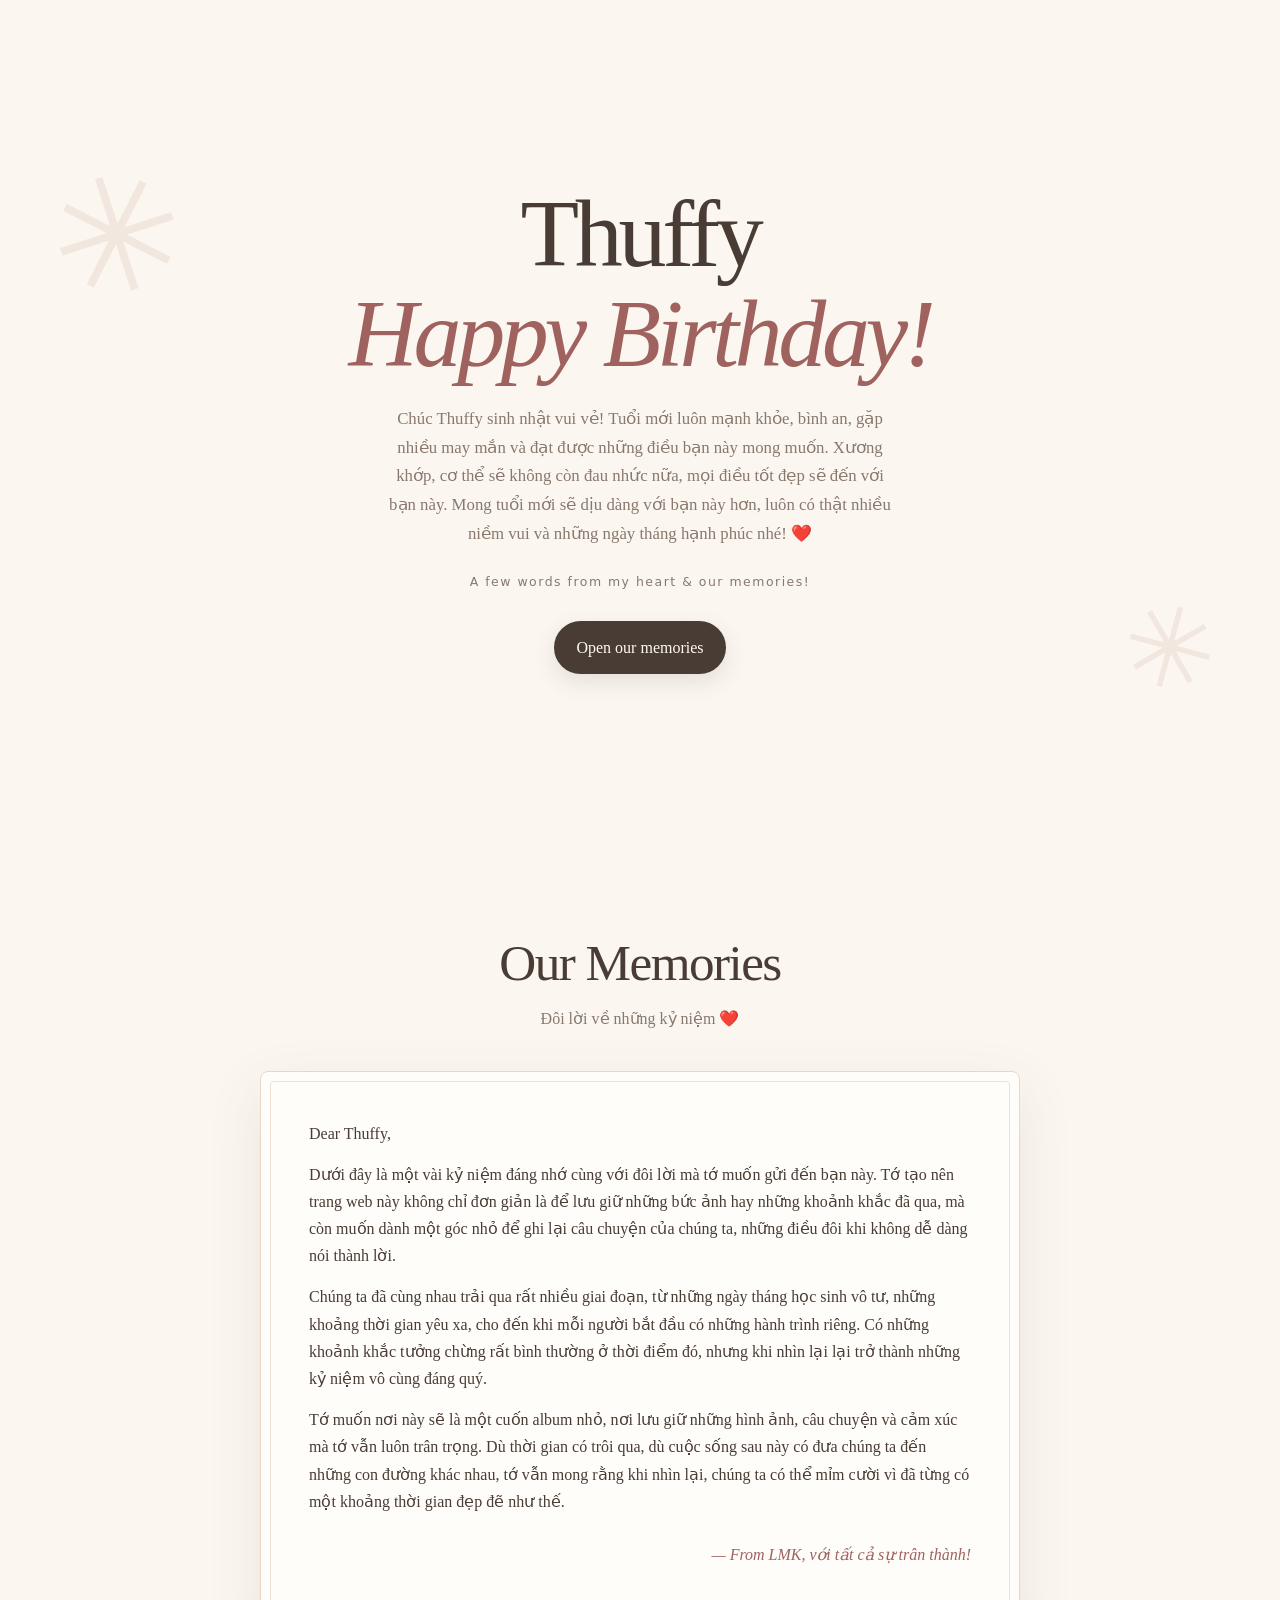
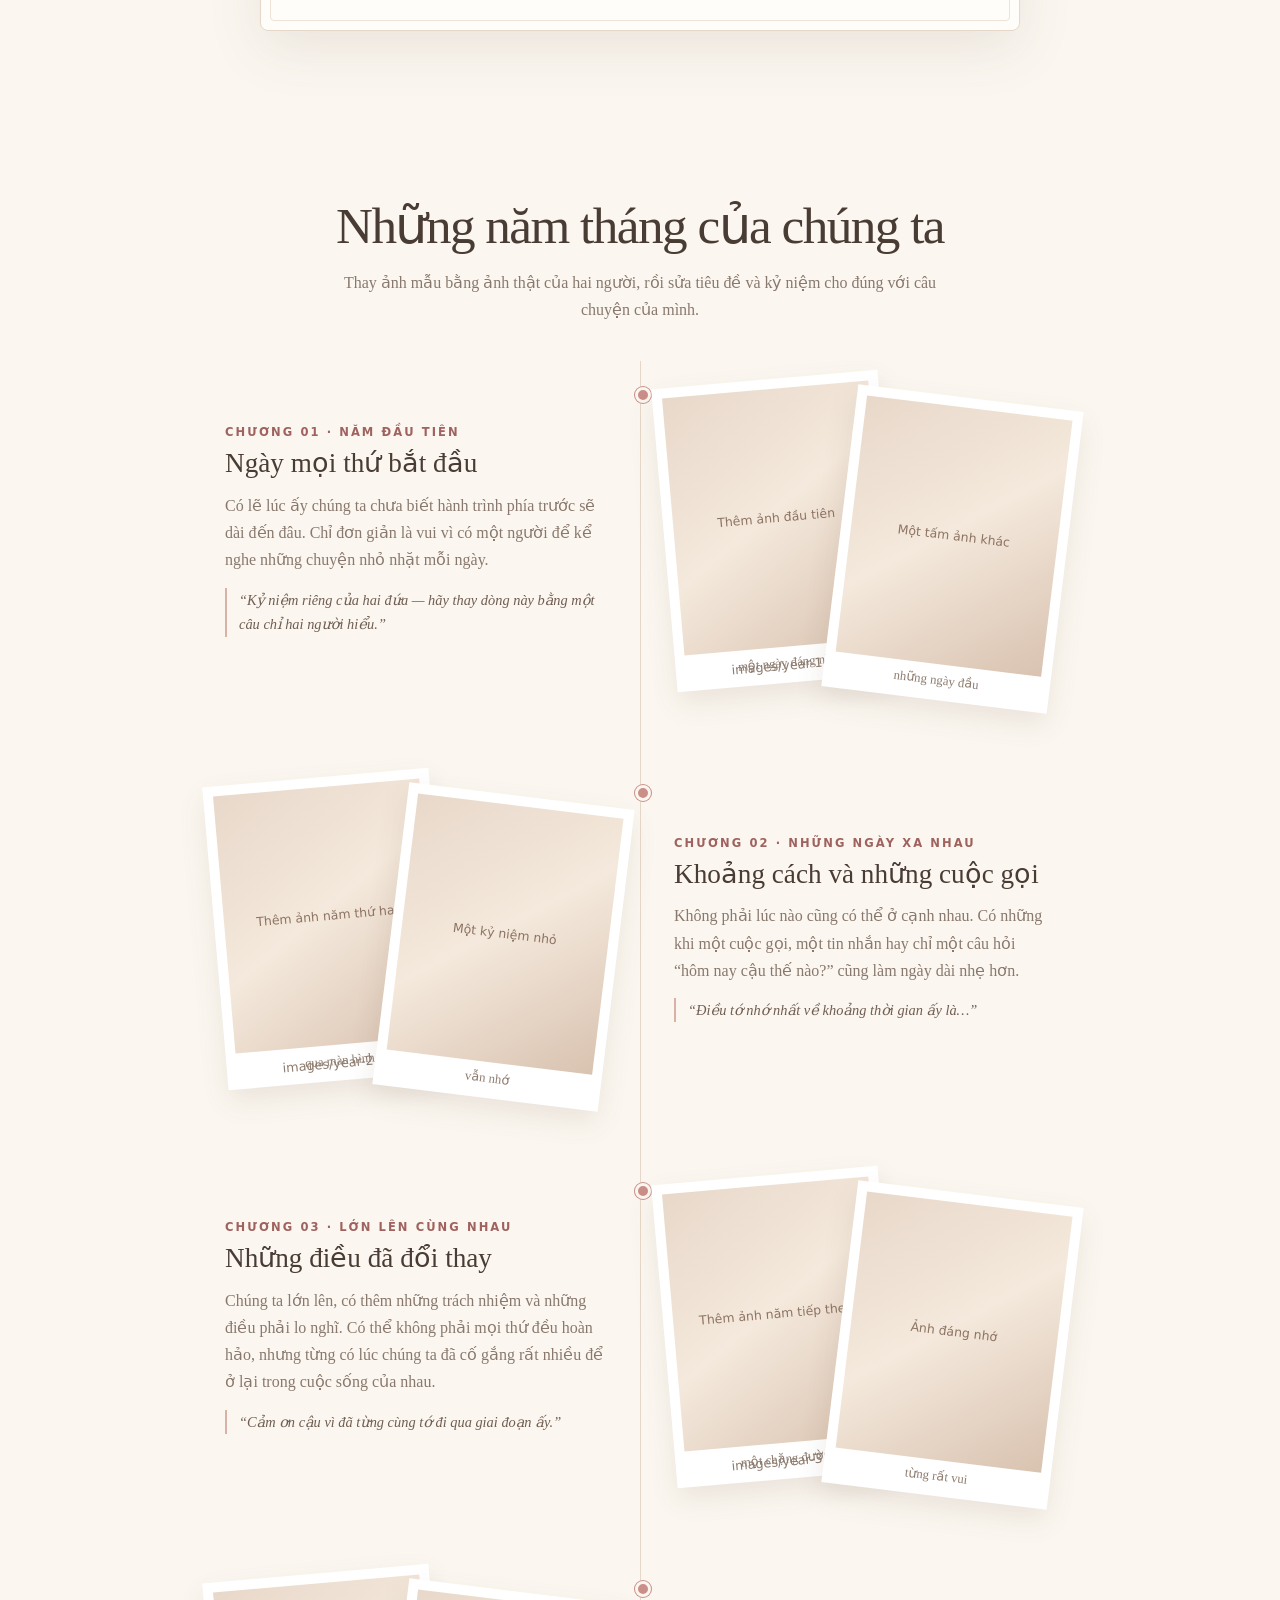
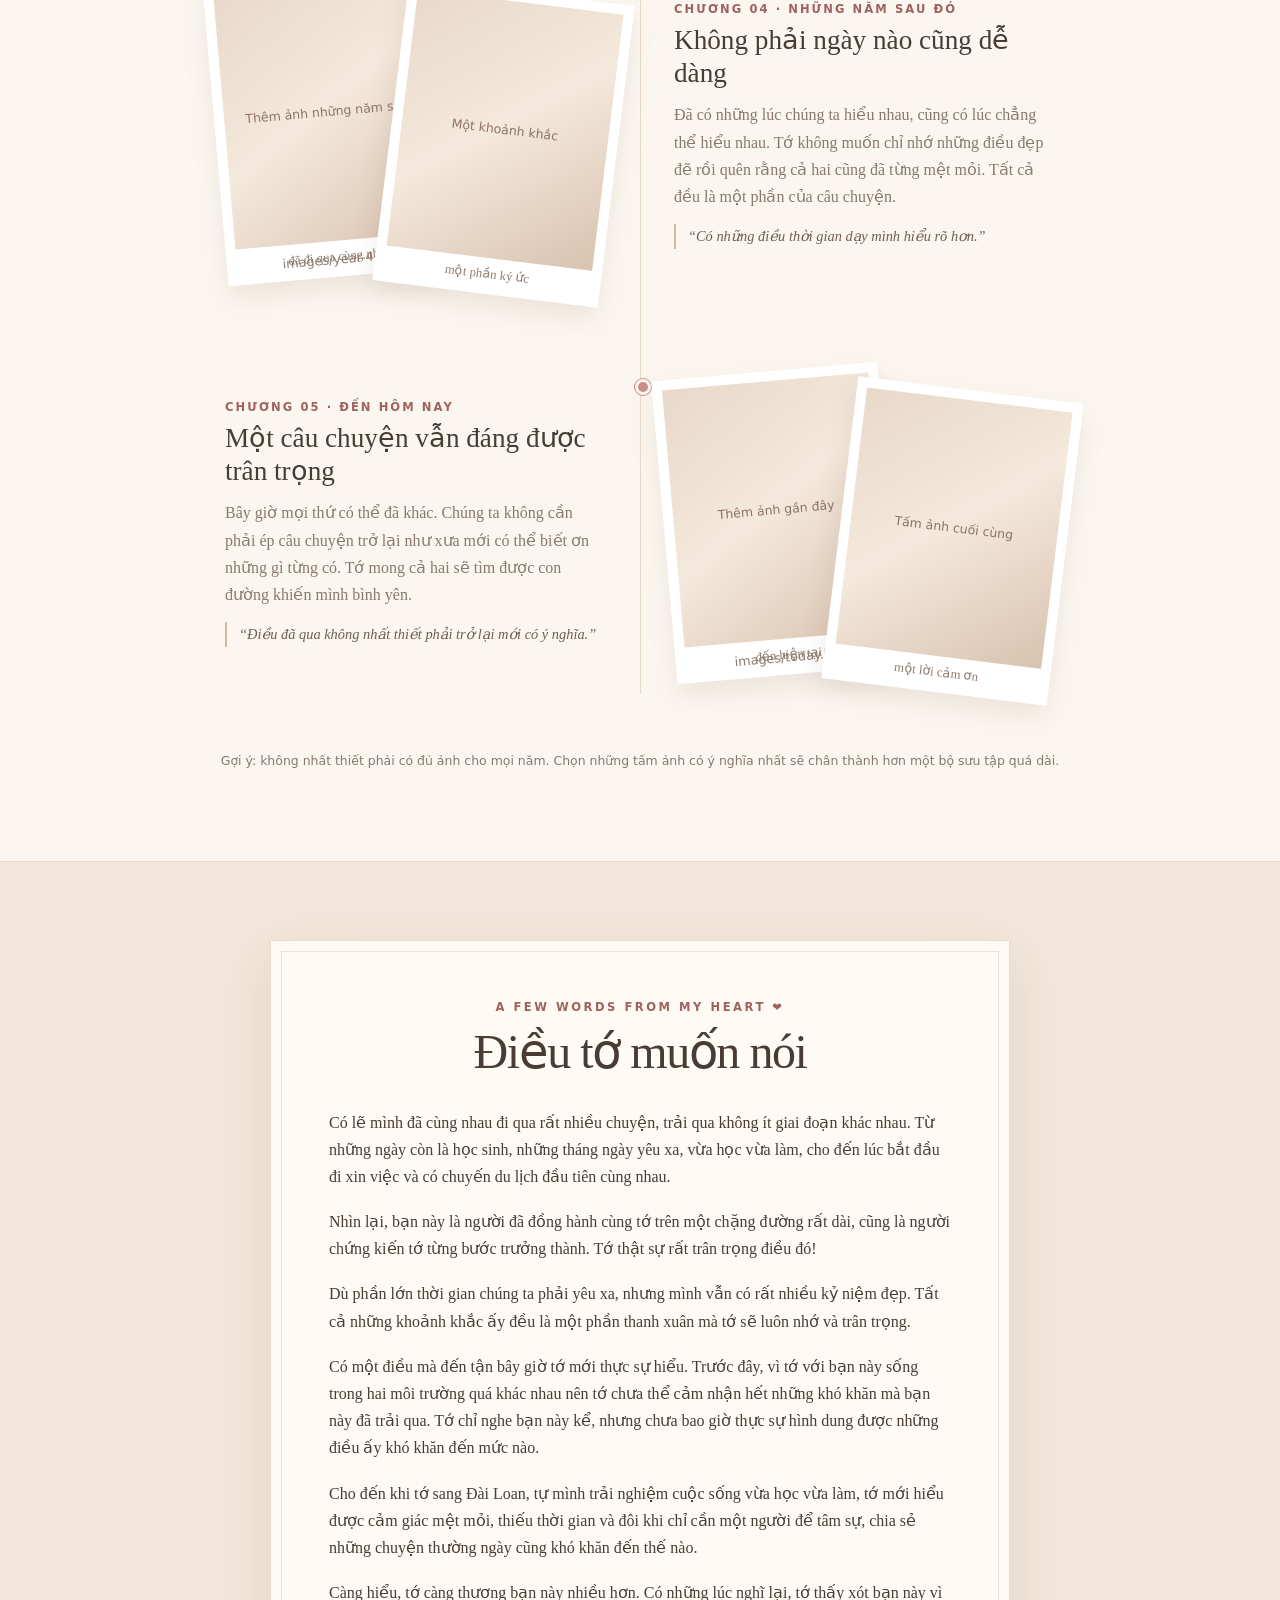
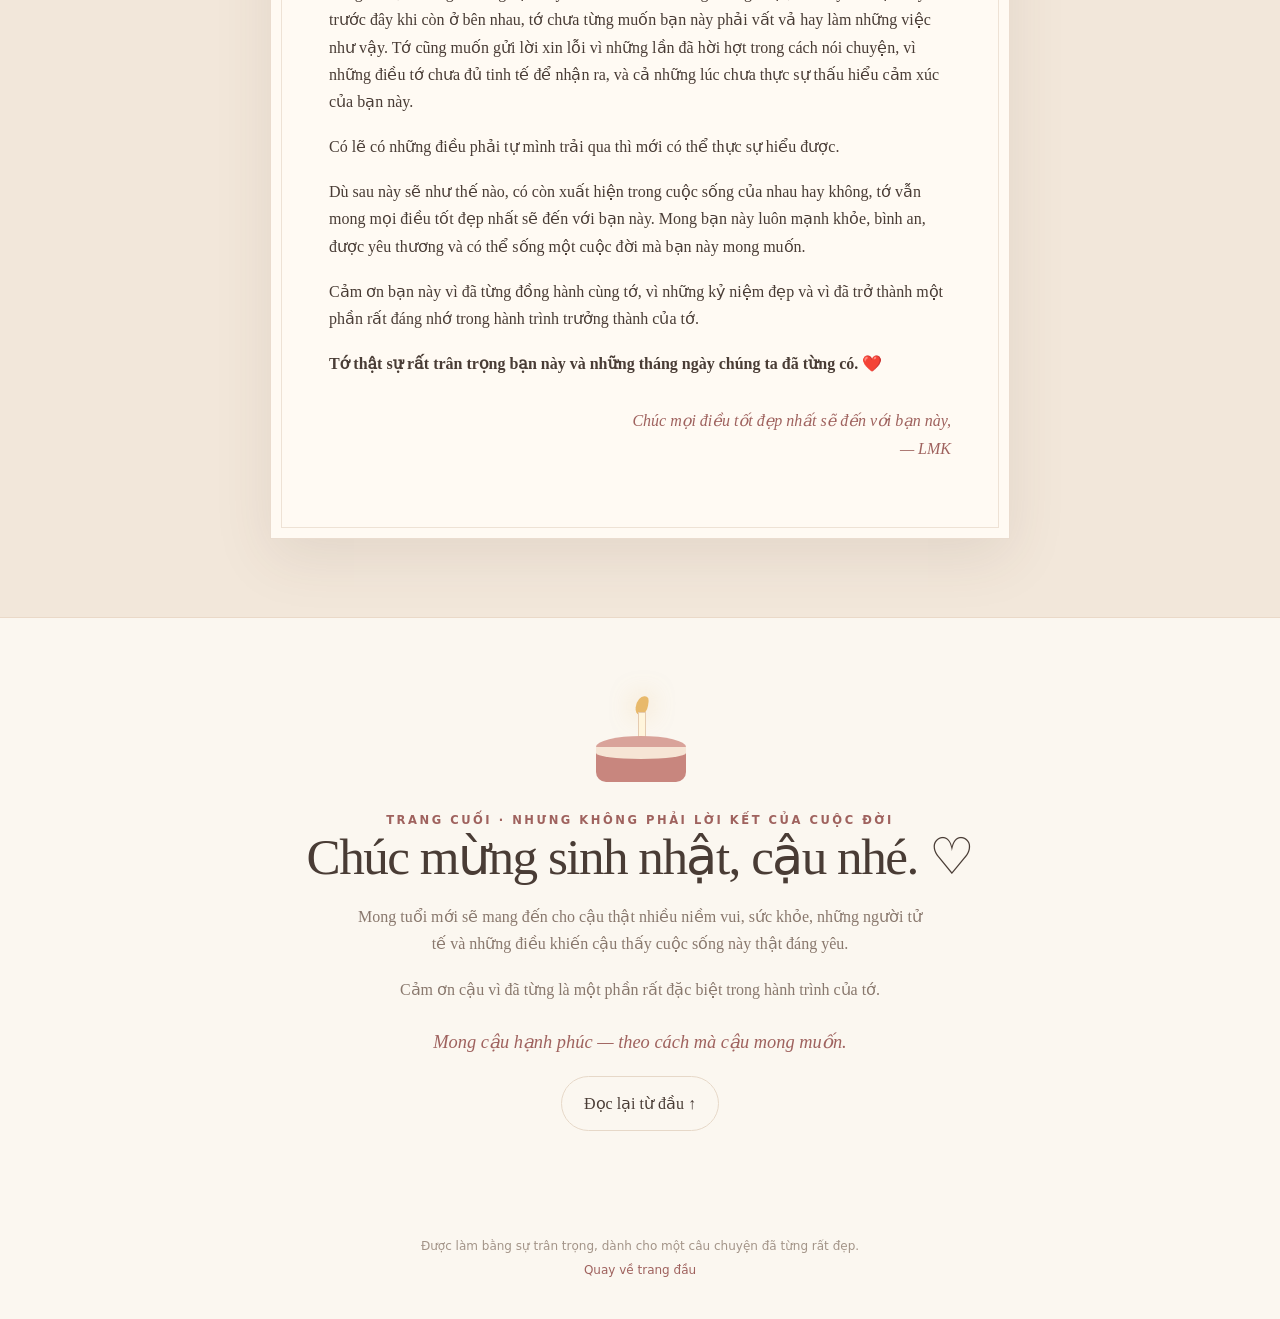
==== index.html @ 81c387df "first commit" ====
<!DOCTYPE html>
<html lang="vi">

<head>
  <meta charset="UTF-8" />
  <meta name="viewport" content="width=device-width, initial-scale=1.0" />
  <meta name="theme-color" content="#f6efe5" />
  <title>for-thuffy</title>
  <link rel="stylesheet" href="style.css" />

</head>

<body>
  <header class="hero" id="top">
    <div class="hero-inner fade visible">
      <div class="eyebrow"></div>
      <h1>Thuffy<br><em>Happy Birthday!</em></h1>
      <p>Chúc Thuffy sinh nhật vui vẻ! Tuổi mới luôn mạnh khỏe, bình an, gặp nhiều may mắn và đạt được những điều bạn
        này mong muốn. Xương khớp, cơ thể sẽ không còn đau nhức nữa, mọi điều tốt đẹp sẽ đến với bạn này. Mong tuổi mới
        sẽ dịu dàng với bạn này hơn, luôn có thật nhiều niềm vui và những ngày tháng hạnh phúc nhé! ❤️</p>
      <div class="date-line">A few words from my heart & our memories!</div>
      <button class="primary" onclick="document.querySelector('#beginning').scrollIntoView({behavior:'smooth'})">Open
        our memories</button>
      <!-- <div class="scroll-note">SCROLL CHẬM THÔI, MÌNH CÒN NHIỀU KỶ NIỆM</div> -->
    </div>
  </header>

  <main>
    <section id="beginning">
      <div class="wrap">
        <div class="section-head fade">
          <!-- <div class="eyebrow">First page</div> -->
          <h2>Our Memories</h2>
          <p>Đôi lời về những kỷ niệm ❤️</p>
        </div>
        <div class="intro-card fade">
          <p>Dear Thuffy,</p>
          <p>Dưới đây là một vài kỷ niệm đáng nhớ cùng với đôi lời mà tớ muốn gửi đến bạn này. Tớ tạo nên trang web này
            không chỉ đơn giản là để lưu giữ những bức ảnh hay những khoảnh khắc đã qua, mà còn muốn dành một góc nhỏ để
            ghi lại câu chuyện của chúng ta, những điều đôi khi không dễ dàng nói thành lời.</p>
          <p>Chúng ta đã cùng nhau trải qua rất nhiều giai đoạn, từ những ngày tháng học sinh vô tư, những khoảng thời
            gian yêu xa, cho đến khi mỗi người bắt đầu có những hành trình riêng. Có những khoảnh khắc tưởng chừng rất
            bình thường ở thời điểm đó, nhưng khi nhìn lại lại trở thành những kỷ niệm vô cùng đáng quý.</p>
          <p>Tớ muốn nơi này sẽ là một cuốn album nhỏ, nơi lưu giữ những hình ảnh, câu chuyện và cảm xúc mà tớ vẫn luôn
            trân trọng. Dù thời gian có trôi qua, dù cuộc sống sau này có đưa chúng ta đến những con đường khác nhau, tớ
            vẫn mong rằng khi nhìn lại, chúng ta có thể mỉm cười vì đã từng có một khoảng thời gian đẹp đẽ như thế.</p>
          <p class="signature">— From LMK, với tất cả sự trân thành!</p>
        </div>
      </div>
    </section>

    <section id="years">
      <div class="wrap">
        <div class="section-head fade">
          <!-- <div class="eyebrow">từng trang, từng năm</div> -->
          <h2>Những năm tháng của chúng ta</h2>
          <p>Thay ảnh mẫu bằng ảnh thật của hai người, rồi sửa tiêu đề và kỷ niệm cho đúng với câu chuyện của mình.</p>
        </div>
        <div class="timeline">
          <!-- YEAR 1: Replace the photo placeholder with an image:
           <img src="images/year-1.jpg" alt="Kỷ niệm năm đầu tiên"> -->
          <article class="year-row fade">
            <div class="year-copy">
              <div class="year">Chương 01 · Năm đầu tiên</div>
              <h3>Ngày mọi thứ bắt đầu</h3>
              <p>Có lẽ lúc ấy chúng ta chưa biết hành trình phía trước sẽ dài đến đâu. Chỉ đơn giản là vui vì có một
                người để kể nghe những chuyện nhỏ nhặt mỗi ngày.</p>
              <div class="memory">“Kỷ niệm riêng của hai đứa — hãy thay dòng này bằng một câu chỉ hai người hiểu.”</div>
            </div>
            <div class="photo-stack">
              <div class="polaroid">
                <div class="photo-placeholder">Thêm ảnh đầu tiên<br><small>images/year-1.jpg</small></div><small>một
                  ngày đáng nhớ</small>
              </div>
              <div class="polaroid">
                <div class="photo-placeholder">Một tấm ảnh khác</div><small>những ngày đầu</small>
              </div>
            </div>
          </article>
          <article class="year-row fade">
            <div class="year-copy">
              <div class="year">Chương 02 · Những ngày xa nhau</div>
              <h3>Khoảng cách và những cuộc gọi</h3>
              <p>Không phải lúc nào cũng có thể ở cạnh nhau. Có những khi một cuộc gọi, một tin nhắn hay chỉ một câu hỏi
                “hôm nay cậu thế nào?” cũng làm ngày dài nhẹ hơn.</p>
              <div class="memory">“Điều tớ nhớ nhất về khoảng thời gian ấy là…”</div>
            </div>
            <div class="photo-stack">
              <div class="polaroid">
                <div class="photo-placeholder">Thêm ảnh năm thứ hai<br><small>images/year-2.jpg</small></div><small>qua
                  màn hình</small>
              </div>
              <div class="polaroid">
                <div class="photo-placeholder">Một kỷ niệm nhỏ</div><small>vẫn nhớ</small>
              </div>
            </div>
          </article>
          <article class="year-row fade">
            <div class="year-copy">
              <div class="year">Chương 03 · Lớn lên cùng nhau</div>
              <h3>Những điều đã đổi thay</h3>
              <p>Chúng ta lớn lên, có thêm những trách nhiệm và những điều phải lo nghĩ. Có thể không phải mọi thứ đều
                hoàn hảo, nhưng từng có lúc chúng ta đã cố gắng rất nhiều để ở lại trong cuộc sống của nhau.</p>
              <div class="memory">“Cảm ơn cậu vì đã từng cùng tớ đi qua giai đoạn ấy.”</div>
            </div>
            <div class="photo-stack">
              <div class="polaroid">
                <div class="photo-placeholder">Thêm ảnh năm tiếp theo<br><small>images/year-3.jpg</small></div>
                <small>một chặng đường</small>
              </div>
              <div class="polaroid">
                <div class="photo-placeholder">Ảnh đáng nhớ</div><small>từng rất vui</small>
              </div>
            </div>
          </article>
          <article class="year-row fade">
            <div class="year-copy">
              <div class="year">Chương 04 · Những năm sau đó</div>
              <h3>Không phải ngày nào cũng dễ dàng</h3>
              <p>Đã có những lúc chúng ta hiểu nhau, cũng có lúc chẳng thể hiểu nhau. Tớ không muốn chỉ nhớ những điều
                đẹp đẽ rồi quên rằng cả hai cũng đã từng mệt mỏi. Tất cả đều là một phần của câu chuyện.</p>
              <div class="memory">“Có những điều thời gian dạy mình hiểu rõ hơn.”</div>
            </div>
            <div class="photo-stack">
              <div class="polaroid">
                <div class="photo-placeholder">Thêm ảnh những năm sau<br><small>images/year-4.jpg</small></div><small>đã
                  đi qua cùng nhau</small>
              </div>
              <div class="polaroid">
                <div class="photo-placeholder">Một khoảnh khắc</div><small>một phần ký ức</small>
              </div>
            </div>
          </article>
          <article class="year-row fade">
            <div class="year-copy">
              <div class="year">Chương 05 · Đến hôm nay</div>
              <h3>Một câu chuyện vẫn đáng được trân trọng</h3>
              <p>Bây giờ mọi thứ có thể đã khác. Chúng ta không cần phải ép câu chuyện trở lại như xưa mới có thể biết
                ơn những gì từng có. Tớ mong cả hai sẽ tìm được con đường khiến mình bình yên.</p>
              <div class="memory">“Điều đã qua không nhất thiết phải trở lại mới có ý nghĩa.”</div>
            </div>
            <div class="photo-stack">
              <div class="polaroid">
                <div class="photo-placeholder">Thêm ảnh gần đây<br><small>images/today.jpg</small></div><small>đến hiện
                  tại</small>
              </div>
              <div class="polaroid">
                <div class="photo-placeholder">Tấm ảnh cuối cùng</div><small>một lời cảm ơn</small>
              </div>
            </div>
          </article>
        </div>
        <p class="upload-tip">Gợi ý: không nhất thiết phải có đủ ảnh cho mọi năm. Chọn những tấm ảnh có ý nghĩa nhất sẽ
          chân thành hơn một bộ sưu tập quá dài.</p>
      </div>
    </section>

    <section class="letter-section" id="letter">
      <div class="wrap">
        <div class="letter fade">
          <div class="letter-content">
            <div class="eyebrow" style="text-align:center">A few words from my heart ❤️</div>
            <h2>Điều tớ muốn nói</h2>

            <p>Có lẽ mình đã cùng nhau đi qua rất nhiều chuyện, trải qua không ít giai đoạn khác nhau. Từ những ngày
              còn là học sinh, những tháng ngày yêu xa, vừa học vừa làm, cho đến lúc bắt đầu đi xin việc và có chuyến du
              lịch đầu tiên cùng nhau.</p>

            <p>Nhìn lại, bạn này là người đã đồng hành cùng tớ trên một chặng đường rất dài, cũng là người chứng kiến tớ
              từng bước trưởng thành. Tớ thật sự rất trân trọng điều đó!</p>

            <p>Dù phần lớn thời gian chúng ta phải yêu xa, nhưng mình vẫn có rất nhiều kỷ niệm đẹp. Tất cả những khoảnh
              khắc ấy đều là một phần thanh xuân mà tớ sẽ luôn nhớ và trân trọng.</p>

            <p>Có một điều mà đến tận bây giờ tớ mới thực sự hiểu. Trước đây, vì tớ với bạn này sống trong hai môi
              trường quá khác nhau nên tớ chưa thể cảm nhận hết những khó khăn mà bạn này đã trải qua. Tớ chỉ nghe bạn
              này kể, nhưng chưa bao giờ thực sự hình dung được những điều ấy khó khăn đến mức nào.</p>

            <p>Cho đến khi tớ sang Đài Loan, tự mình trải nghiệm cuộc sống vừa học vừa làm, tớ mới hiểu được cảm giác
              mệt mỏi, thiếu thời gian và đôi khi chỉ cần một người để tâm sự, chia sẻ những chuyện thường ngày cũng khó
              khăn đến thế nào.</p>

            <p>Càng hiểu, tớ càng thương bạn này nhiều hơn. Có những lúc nghĩ lại, tớ thấy xót bạn này vì trước đây khi
              còn ở
              bên nhau, tớ chưa từng muốn bạn này phải vất vả hay làm những việc như vậy. Tớ cũng muốn gửi lời xin lỗi
              vì những lần đã hời hợt trong cách nói chuyện, vì những điều tớ chưa đủ tinh tế để nhận ra, và cả những
              lúc chưa thực sự thấu hiểu cảm xúc của bạn này.</p>

            <p>Có lẽ có những điều phải tự mình trải qua thì mới có thể thực sự hiểu được.</p>

            <p>Dù sau này sẽ như thế nào, có còn xuất hiện trong cuộc sống của nhau hay không, tớ vẫn mong mọi
              điều tốt đẹp nhất sẽ đến với bạn này. Mong bạn này luôn mạnh khỏe, bình an, được yêu thương và có thể sống
              một cuộc đời mà bạn này mong muốn.</p>

            <p>Cảm ơn bạn này vì đã từng đồng hành cùng tớ, vì những kỷ niệm đẹp và vì đã trở thành một phần rất đáng
              nhớ trong hành trình trưởng thành của tớ.</p>

            <p><strong>Tớ thật sự rất trân trọng bạn này và những tháng ngày chúng ta đã từng có. ❤️</strong></p>

            <p class="sign">Chúc mọi điều tốt đẹp nhất sẽ đến với bạn này,<br>— LMK</p>
          </div>
        </div>
      </div>
    </section>

    <section id="birthday">
      <div class="wrap birthday fade">
        <div class="cake" aria-hidden="true">
          <div class="flame"></div>
          <div class="candle"></div>
          <div class="cake-top"></div>
          <div class="cake-body"></div>
        </div>
        <div class="eyebrow">trang cuối · nhưng không phải lời kết của cuộc đời</div>
        <h2>Chúc mừng sinh nhật, cậu nhé. ♡</h2>
        <p>Mong tuổi mới sẽ mang đến cho cậu thật nhiều niềm vui, sức khỏe, những người tử tế và những điều khiến cậu
          thấy cuộc sống này thật đáng yêu.</p>
        <p>Cảm ơn cậu vì đã từng là một phần rất đặc biệt trong hành trình của tớ.</p>
        <p class="closing-line">Mong cậu hạnh phúc — theo cách mà cậu mong muốn.</p>
        <button class="quiet" onclick="window.scrollTo({top:0,behavior:'smooth'})">Đọc lại từ đầu ↑</button>
      </div>
    </section>
  </main>
  <footer>
    Được làm bằng sự trân trọng, dành cho một câu chuyện đã từng rất đẹp.
    <br><a class="back-top" href="#top">Quay về trang đầu</a>
  </footer>
  <script>
    // Gentle reveal as each section enters the viewport.
    const observer = new IntersectionObserver((entries) => {
      entries.forEach(entry => {
        if (entry.isIntersecting) {
          entry.target.classList.add('visible');
          observer.unobserve(entry.target);
        }
      });
    }, { threshold: 0.12 });
    document.querySelectorAll('.fade:not(.visible)').forEach(el => observer.observe(el));
  </script>
</body>

</html>
---- style.css ----
:root{
    --paper:#fbf7f0; --cream:#f3eadc; --ink:#493c35; --muted:#89786d;
    --rose:#c98f88; --rose-dark:#9f625e; --line:#e6d8c8; --white:#fffdf9;
    --shadow:0 18px 55px rgba(86,63,48,.10);
  }
  *{box-sizing:border-box}
  html{scroll-behavior:smooth}
  body{margin:0;background:var(--paper);color:var(--ink);font-family:serif;line-height:1.7}
  body:before{content:"";position:fixed;inset:0;pointer-events:none;opacity:.16;z-index:-1;background-image:radial-gradient(#a88c73 .6px,transparent .6px);background-size:8px 8px}
  a{color:inherit}
  button{font:inherit;cursor:pointer}
  .wrap{width:min(1080px,calc(100% - 36px));margin:auto}
  .eyebrow{font:600 .72rem/1.4 system-ui,sans-serif;letter-spacing:.22em;text-transform:uppercase;color:var(--rose-dark)}
  .hero{min-height:94svh;display:grid;place-items:center;padding:60px 0 70px;text-align:center;position:relative;overflow:hidden}
  .hero:before,.hero:after{content:"✳";position:absolute;color:#d7b8a6;font-size:clamp(5rem,14vw,10rem);opacity:.25}
  .hero:before{left:4%;top:12%;transform:rotate(-18deg)}
  .hero:after{right:5%;bottom:12%;font-size:clamp(4rem,10vw,7rem);transform:rotate(15deg)}
  .hero-inner{max-width:760px;position:relative;z-index:1}
  .hero h1{font-size:clamp(2.8rem,8vw,6rem);font-weight:400;line-height:1.04;letter-spacing:-.045em;margin:22px 0}
  .hero h1 em{color:var(--rose-dark);font-weight:400}
  .hero p{max-width:510px;margin:0 auto;color:var(--muted);font-size:1.05rem}
  .date-line{margin:26px auto 32px;color:var(--muted);font: .78rem system-ui,sans-serif;letter-spacing:.12em}
  .primary,.quiet{border:0;border-radius:999px;padding:13px 22px;transition:transform .2s,background .2s}
  .primary{background:var(--ink);color:#fffaf3;box-shadow:0 8px 22px #493c3520}
  .primary:hover{transform:translateY(-2px);background:#665148}
  .quiet{background:transparent;border:1px solid var(--line);color:var(--ink)}
  .scroll-note{font: .72rem system-ui,sans-serif;letter-spacing:.15em;color:#a99a8d;margin-top:48px}
  section{padding:78px 0}
  .section-head{text-align:center;max-width:620px;margin:0 auto 38px}
  h2{font-size:clamp(2rem,5vw,3.2rem);font-weight:400;letter-spacing:-.03em;line-height:1.12;margin:10px 0 14px}
  .section-head p{color:var(--muted);margin:0}
  .intro-card{max-width:760px;margin:auto;background:var(--white);border:1px solid var(--line);border-radius:8px;padding:clamp(24px,5vw,48px);box-shadow:var(--shadow);position:relative}
  .intro-card:before{content:"";position:absolute;inset:9px;border:1px solid #eee3d6;border-radius:4px;pointer-events:none}
  .intro-card p{position:relative;margin:0 0 14px}
  .signature{font-style:italic;color:var(--rose-dark);text-align:right;margin-top:26px!important}
  .timeline{position:relative;max-width:850px;margin:auto}
  .timeline:before{content:"";position:absolute;left:50%;top:0;bottom:0;width:1px;background:var(--line)}
  .year-row{display:grid;grid-template-columns:1fr 1fr;gap:48px;align-items:center;margin:0 0 58px;position:relative}
  .year-row:nth-child(even) .year-copy{order:2}
  .year-row:nth-child(even) .photo-stack{order:1}
  .year-row:before{content:"";position:absolute;left:calc(50% - 5px);top:26px;width:10px;height:10px;border-radius:50%;background:var(--rose);border:3px solid var(--paper);box-shadow:0 0 0 1px var(--rose)}
  .year-copy{padding:8px 10px}
  .year{font:600 .72rem system-ui,sans-serif;letter-spacing:.18em;color:var(--rose-dark);text-transform:uppercase}
  .year-copy h3{font-size:1.7rem;font-weight:400;line-height:1.2;margin:8px 0 12px}
  .year-copy p{color:var(--muted);margin:0 0 14px}
  .memory{font-size:.9rem;font-style:italic;border-left:2px solid #d9b1a6;padding-left:12px;color:#705d52}
  .photo-stack{min-height:260px;display:flex;align-items:center;justify-content:center;gap:0;position:relative}
  .polaroid{width:min(68%,230px);background:white;padding:10px 10px 36px;box-shadow:0 12px 28px #5a46301b;transform:rotate(-5deg);position:relative}
  .polaroid + .polaroid{margin-left:-52px;margin-top:36px;transform:rotate(7deg)}
  .photo-placeholder{aspect-ratio:4/5;background:linear-gradient(145deg,#e8d8ca,#f4e9dc 48%,#d9c2b0);display:grid;place-items:center;text-align:center;color:#8d7363;padding:14px;font: .78rem/1.5 system-ui,sans-serif;overflow:hidden}
  .photo-placeholder img{width:100%;height:100%;object-fit:cover;display:block}
  .polaroid small{position:absolute;bottom:8px;left:8px;right:8px;text-align:center;color:#8d7b6e;font-size:.8rem}
  .upload-tip{font: .78rem/1.5 system-ui,sans-serif;color:var(--muted);text-align:center;margin-top:4px}
  .letter-section{background:#f2e7da;border-top:1px solid #ead9c8;border-bottom:1px solid #ead9c8}
  .letter{max-width:740px;margin:auto;background:#fffaf3;padding:clamp(26px,6vw,58px);box-shadow:var(--shadow);border:1px solid #eadccf;position:relative}
  .letter:after{content:"";position:absolute;inset:10px;border:1px solid #eee2d5;pointer-events:none}
  .letter-content{position:relative}
  .letter h2{text-align:center;font-size:clamp(2rem,5vw,3rem);margin-bottom:30px}
  .letter p{margin:0 0 18px}
  .letter .sign{font-style:italic;color:var(--rose-dark);text-align:right;margin-top:30px}
  .birthday{text-align:center}
  .cake{width:105px;height:92px;margin:0 auto 24px;position:relative}
  .flame{position:absolute;top:0;left:48px;width:12px;height:19px;background:#e8b96b;border-radius:70% 30% 60% 40%;transform:rotate(8deg);box-shadow:0 0 24px #e8b96b80;animation:flicker 1.5s ease-in-out infinite alternate}
  .candle{position:absolute;top:16px;left:50px;width:8px;height:28px;background:#fff5dc;border:1px solid #e5cbb0}
  .cake-top{position:absolute;top:40px;left:8px;width:90px;height:22px;background:#d9a39a;border-radius:50% 50% 12% 12%}
  .cake-body{position:absolute;top:51px;left:8px;width:90px;height:35px;background:#c8867e;border-radius:0 0 10px 10px}
  .cake-body:before{content:"";position:absolute;top:0;left:0;right:0;height:12px;background:#f6e5d5;border-radius:0 0 50% 50%}
  @keyframes flicker{from{transform:scale(.92) rotate(-5deg)}to{transform:scale(1.08) rotate(8deg)}}
  .birthday h2{max-width:700px;margin:0 auto 18px}
  .birthday p{max-width:570px;margin:0 auto 18px;color:var(--muted)}
  .closing-line{font-style:italic;color:var(--rose-dark)!important;font-size:1.15rem;margin-top:24px!important}
  footer{text-align:center;padding:30px 18px 42px;color:#a39488;font: .75rem system-ui,sans-serif}
  .back-top{display:inline-block;margin-top:10px;color:var(--rose-dark);text-decoration:none}
  .fade{opacity:0;transform:translateY(18px);transition:opacity .7s ease,transform .7s ease}
  .fade.visible{opacity:1;transform:translateY(0)}
  @media(max-width:700px){
    .hero{min-height:88svh}
    section{padding:58px 0}
    .timeline:before{left:8px}
    .year-row{grid-template-columns:1fr;gap:10px;padding-left:28px;margin-bottom:48px}
    .year-row:before{left:3px;top:8px}
    .year-row:nth-child(even) .year-copy,.year-row:nth-child(even) .photo-stack{order:initial}
    .year-copy{padding:0}
    .photo-stack{min-height:250px;justify-content:flex-start;padding-left:8px}
    .polaroid{width:58%;max-width:220px}
    .polaroid + .polaroid{margin-left:-45px}
    .hero:before{left:-5%;top:8%}.hero:after{right:-4%;bottom:8%}
  }
  @media(prefers-reduced-motion:reduce){html{scroll-behavior:auto}.fade{opacity:1;transform:none;transition:none}*,*:before,*:after{animation:none!important;transition:none!important}}
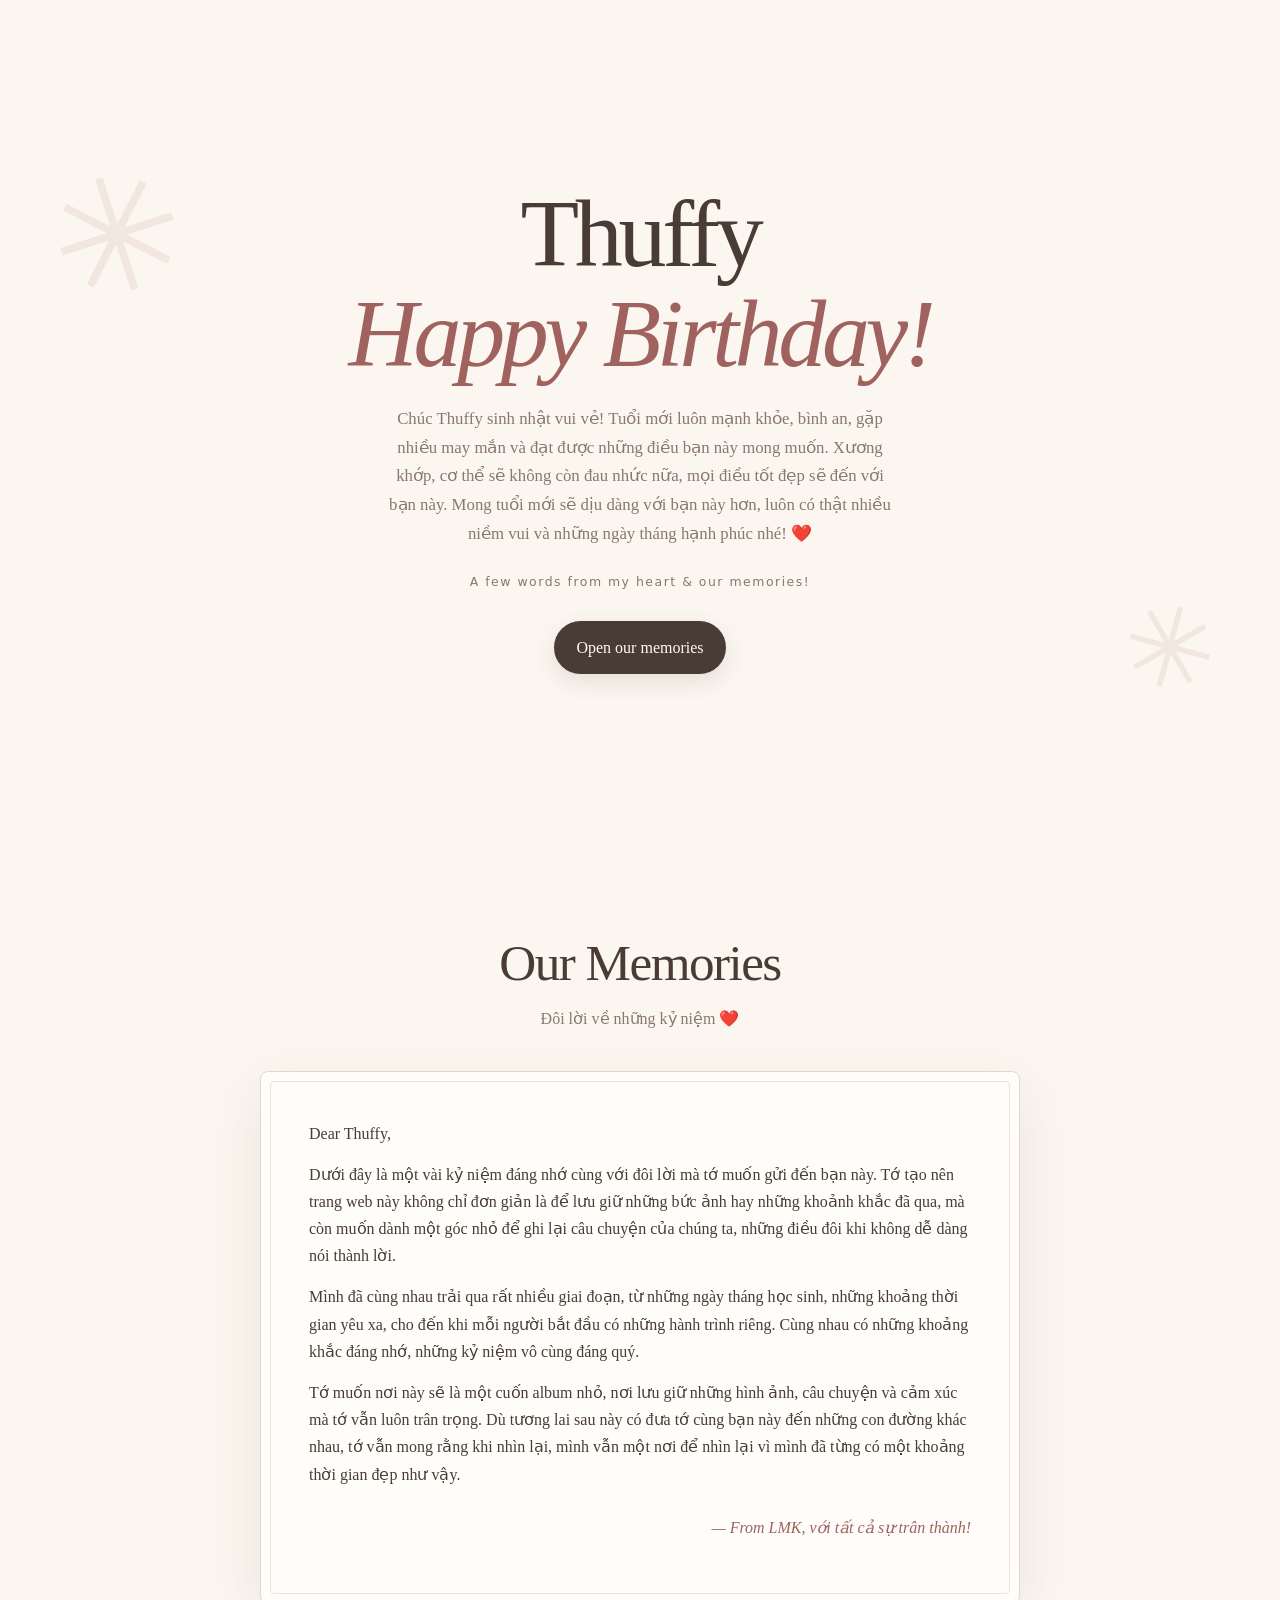
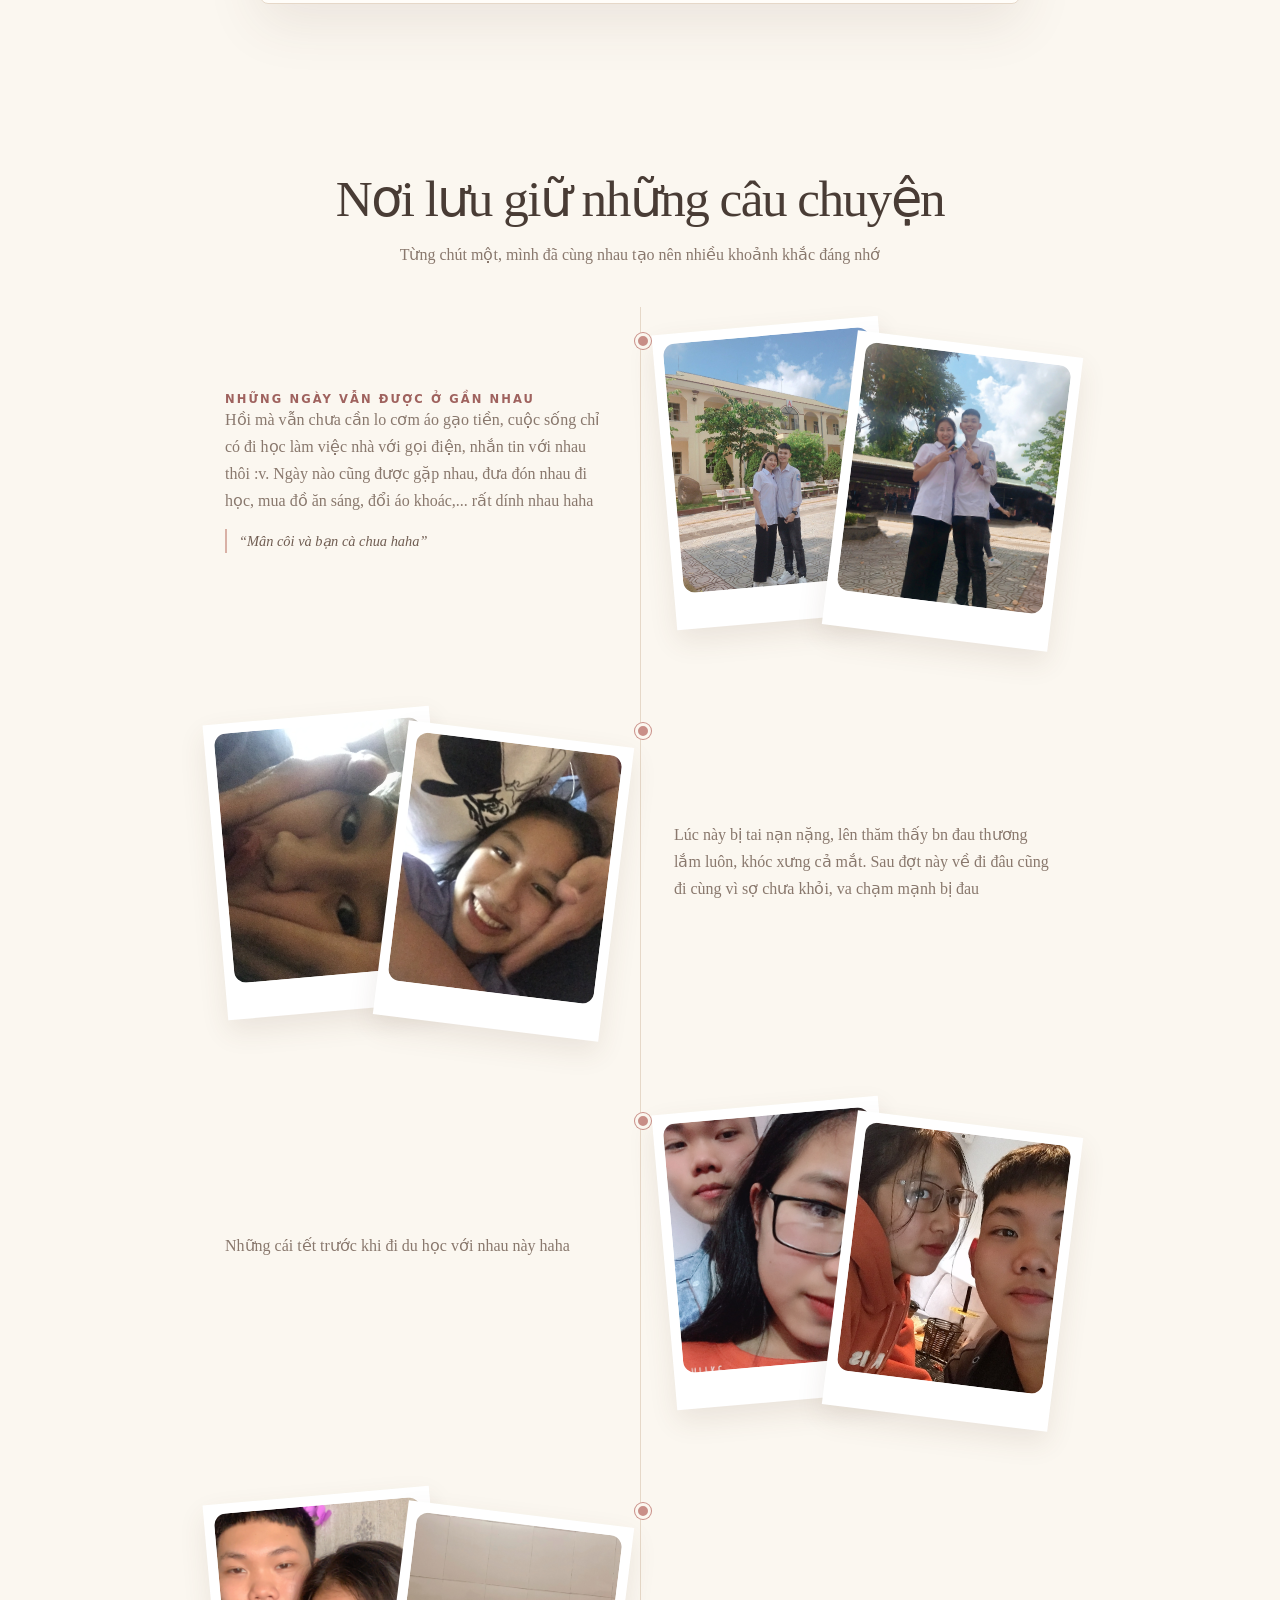
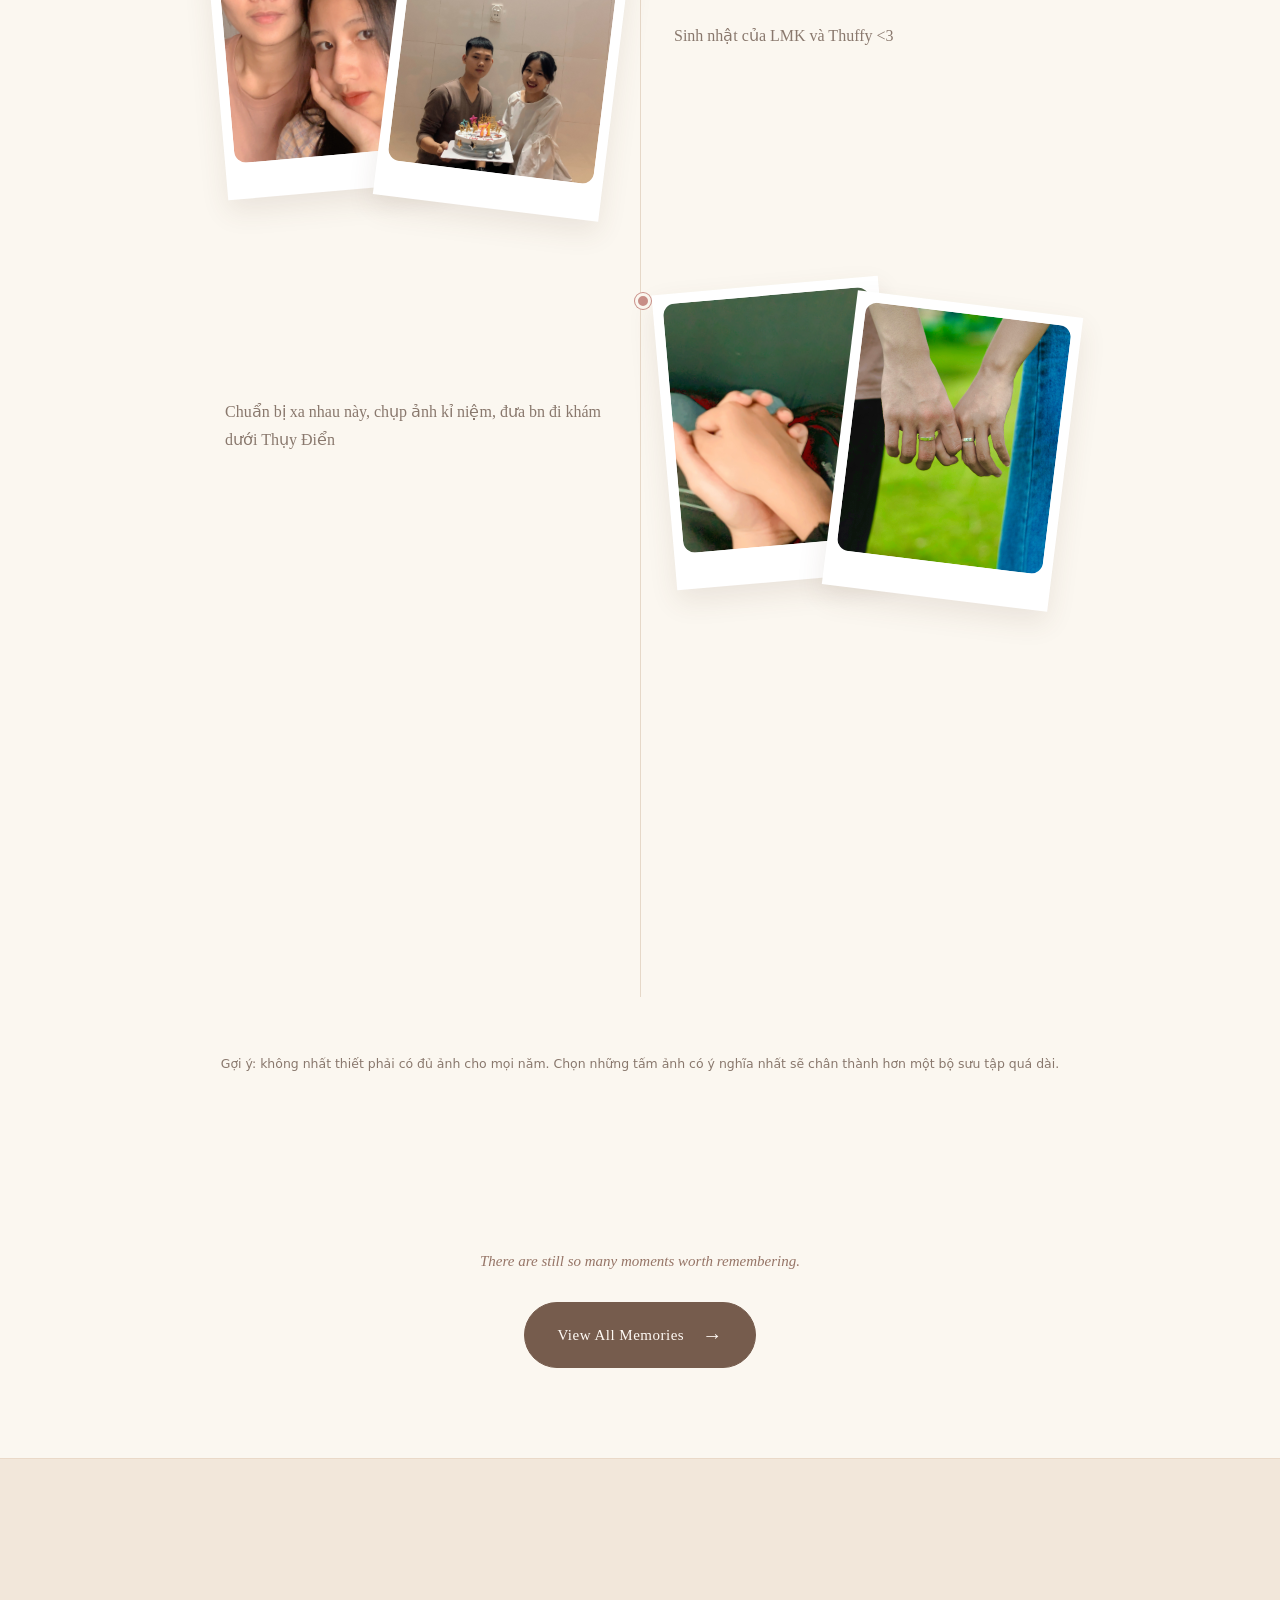
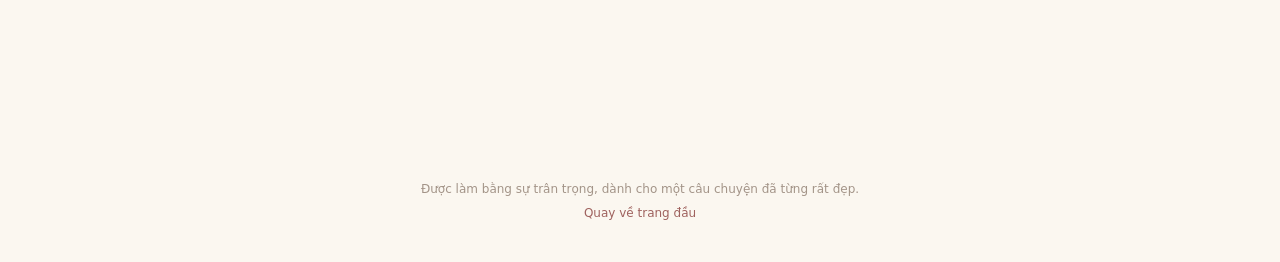
==== commit 85f5a882: "second commit, test connection of gdrive" ====
--- a/index.html
+++ b/index.html
@@ -38,12 +38,13 @@
           <p>Dưới đây là một vài kỷ niệm đáng nhớ cùng với đôi lời mà tớ muốn gửi đến bạn này. Tớ tạo nên trang web này
             không chỉ đơn giản là để lưu giữ những bức ảnh hay những khoảnh khắc đã qua, mà còn muốn dành một góc nhỏ để
             ghi lại câu chuyện của chúng ta, những điều đôi khi không dễ dàng nói thành lời.</p>
-          <p>Chúng ta đã cùng nhau trải qua rất nhiều giai đoạn, từ những ngày tháng học sinh vô tư, những khoảng thời
-            gian yêu xa, cho đến khi mỗi người bắt đầu có những hành trình riêng. Có những khoảnh khắc tưởng chừng rất
-            bình thường ở thời điểm đó, nhưng khi nhìn lại lại trở thành những kỷ niệm vô cùng đáng quý.</p>
+          <p>Mình đã cùng nhau trải qua rất nhiều giai đoạn, từ những ngày tháng học sinh, những khoảng thời
+            gian yêu xa, cho đến khi mỗi người bắt đầu có những hành trình riêng. Cùng nhau có những khoảng khắc đáng
+            nhớ, những kỷ niệm vô cùng đáng quý.</p>
           <p>Tớ muốn nơi này sẽ là một cuốn album nhỏ, nơi lưu giữ những hình ảnh, câu chuyện và cảm xúc mà tớ vẫn luôn
-            trân trọng. Dù thời gian có trôi qua, dù cuộc sống sau này có đưa chúng ta đến những con đường khác nhau, tớ
-            vẫn mong rằng khi nhìn lại, chúng ta có thể mỉm cười vì đã từng có một khoảng thời gian đẹp đẽ như thế.</p>
+            trân trọng. Dù tương lai sau này có đưa tớ cùng bạn này đến những con đường khác nhau, tớ
+            vẫn mong rằng khi nhìn lại, mình vẫn một nơi để nhìn lại vì mình đã từng có một khoảng thời gian đẹp như
+            vậy.</p>
           <p class="signature">— From LMK, với tất cả sự trân thành!</p>
         </div>
       </div>
@@ -53,96 +54,117 @@
       <div class="wrap">
         <div class="section-head fade">
           <!-- <div class="eyebrow">từng trang, từng năm</div> -->
-          <h2>Những năm tháng của chúng ta</h2>
-          <p>Thay ảnh mẫu bằng ảnh thật của hai người, rồi sửa tiêu đề và kỷ niệm cho đúng với câu chuyện của mình.</p>
+          <h2>Nơi lưu giữ những câu chuyện</h2>
+          <p>Từng chút một, mình đã cùng nhau tạo nên nhiều khoảnh khắc đáng nhớ</p>
         </div>
         <div class="timeline">
           <!-- YEAR 1: Replace the photo placeholder with an image:
            <img src="images/year-1.jpg" alt="Kỷ niệm năm đầu tiên"> -->
           <article class="year-row fade">
             <div class="year-copy">
-              <div class="year">Chương 01 · Năm đầu tiên</div>
-              <h3>Ngày mọi thứ bắt đầu</h3>
-              <p>Có lẽ lúc ấy chúng ta chưa biết hành trình phía trước sẽ dài đến đâu. Chỉ đơn giản là vui vì có một
-                người để kể nghe những chuyện nhỏ nhặt mỗi ngày.</p>
-              <div class="memory">“Kỷ niệm riêng của hai đứa — hãy thay dòng này bằng một câu chỉ hai người hiểu.”</div>
-            </div>
-            <div class="photo-stack">
-              <div class="polaroid">
-                <div class="photo-placeholder">Thêm ảnh đầu tiên<br><small>images/year-1.jpg</small></div><small>một
-                  ngày đáng nhớ</small>
-              </div>
-              <div class="polaroid">
-                <div class="photo-placeholder">Một tấm ảnh khác</div><small>những ngày đầu</small>
-              </div>
-            </div>
-          </article>
-          <article class="year-row fade">
-            <div class="year-copy">
-              <div class="year">Chương 02 · Những ngày xa nhau</div>
-              <h3>Khoảng cách và những cuộc gọi</h3>
-              <p>Không phải lúc nào cũng có thể ở cạnh nhau. Có những khi một cuộc gọi, một tin nhắn hay chỉ một câu hỏi
-                “hôm nay cậu thế nào?” cũng làm ngày dài nhẹ hơn.</p>
-              <div class="memory">“Điều tớ nhớ nhất về khoảng thời gian ấy là…”</div>
-            </div>
-            <div class="photo-stack">
-              <div class="polaroid">
-                <div class="photo-placeholder">Thêm ảnh năm thứ hai<br><small>images/year-2.jpg</small></div><small>qua
-                  màn hình</small>
-              </div>
-              <div class="polaroid">
-                <div class="photo-placeholder">Một kỷ niệm nhỏ</div><small>vẫn nhớ</small>
-              </div>
-            </div>
-          </article>
-          <article class="year-row fade">
-            <div class="year-copy">
-              <div class="year">Chương 03 · Lớn lên cùng nhau</div>
-              <h3>Những điều đã đổi thay</h3>
-              <p>Chúng ta lớn lên, có thêm những trách nhiệm và những điều phải lo nghĩ. Có thể không phải mọi thứ đều
-                hoàn hảo, nhưng từng có lúc chúng ta đã cố gắng rất nhiều để ở lại trong cuộc sống của nhau.</p>
-              <div class="memory">“Cảm ơn cậu vì đã từng cùng tớ đi qua giai đoạn ấy.”</div>
-            </div>
-            <div class="photo-stack">
-              <div class="polaroid">
-                <div class="photo-placeholder">Thêm ảnh năm tiếp theo<br><small>images/year-3.jpg</small></div>
-                <small>một chặng đường</small>
-              </div>
-              <div class="polaroid">
-                <div class="photo-placeholder">Ảnh đáng nhớ</div><small>từng rất vui</small>
-              </div>
-            </div>
-          </article>
-          <article class="year-row fade">
-            <div class="year-copy">
-              <div class="year">Chương 04 · Những năm sau đó</div>
-              <h3>Không phải ngày nào cũng dễ dàng</h3>
-              <p>Đã có những lúc chúng ta hiểu nhau, cũng có lúc chẳng thể hiểu nhau. Tớ không muốn chỉ nhớ những điều
-                đẹp đẽ rồi quên rằng cả hai cũng đã từng mệt mỏi. Tất cả đều là một phần của câu chuyện.</p>
-              <div class="memory">“Có những điều thời gian dạy mình hiểu rõ hơn.”</div>
-            </div>
-            <div class="photo-stack">
-              <div class="polaroid">
-                <div class="photo-placeholder">Thêm ảnh những năm sau<br><small>images/year-4.jpg</small></div><small>đã
-                  đi qua cùng nhau</small>
-              </div>
-              <div class="polaroid">
-                <div class="photo-placeholder">Một khoảnh khắc</div><small>một phần ký ức</small>
-              </div>
-            </div>
-          </article>
-          <article class="year-row fade">
-            <div class="year-copy">
-              <div class="year">Chương 05 · Đến hôm nay</div>
-              <h3>Một câu chuyện vẫn đáng được trân trọng</h3>
-              <p>Bây giờ mọi thứ có thể đã khác. Chúng ta không cần phải ép câu chuyện trở lại như xưa mới có thể biết
-                ơn những gì từng có. Tớ mong cả hai sẽ tìm được con đường khiến mình bình yên.</p>
-              <div class="memory">“Điều đã qua không nhất thiết phải trở lại mới có ý nghĩa.”</div>
-            </div>
-            <div class="photo-stack">
-              <div class="polaroid">
-                <div class="photo-placeholder">Thêm ảnh gần đây<br><small>images/today.jpg</small></div><small>đến hiện
-                  tại</small>
+              <div class="year">Những ngày vẫn được ở gần nhau</div>
+              <p>Hồi mà vẫn chưa cần lo cơm áo gạo tiền, cuộc sống chỉ có đi học làm việc nhà với gọi điện, nhắn tin với
+                nhau thôi :v. Ngày nào cũng được
+                gặp nhau, đưa đón nhau đi học, mua đồ ăn sáng, đổi áo khoác,... rất dính nhau haha
+              </p>
+              <div class="memory">“Mân côi và bạn cà chua haha”</div>
+            </div>
+            <div class="photo-stack">
+              <div class="polaroid">
+                <div class="photo-item">
+                  <img src="/images/1f8a7e26284ef626f6dbd76c2969cf7a.JPG" alt="Kỷ niệm">
+                  <small></small>
+                </div>
+              </div>
+              <div class="polaroid">
+                <div class="photo-item">
+                  <img src="/images/8de85b795939c945ba2c4edf5e9c3175.jpg" alt="Kỷ niệm">
+                </div>
+              </div>
+            </div>
+          </article>
+          <article class="year-row fade">
+            <div class="year-copy">
+              <!-- <div class="year">Chương 02 · Những ngày xa nhau</div> -->
+              <h3></h3>
+              <p>Lúc này bị tai nạn nặng, lên thăm thấy bn đau thương lắm luôn, khóc xưng cả mắt. Sau đợt này về đi đâu
+                cũng đi cùng vì sợ chưa khỏi, va chạm mạnh bị đau</p>
+            </div>
+            <div class="photo-stack">
+              <div class="polaroid">
+                <div class="photo-item">
+                  <img src="/images/IMG_0033.JPG" alt="Kỷ niệm">
+                </div>
+              </div>
+              <div class="polaroid">
+                <div class="photo-item">
+                  <img src="/images/IMG_0036.JPG" alt="Kỷ niệm">
+                </div>
+              </div>
+            </div>
+          </article>
+          <article class="year-row fade">
+            <div class="year-copy">
+              <p>Những cái tết trước khi đi du học với nhau này haha</p>
+            </div>
+            <div class="photo-stack">
+              <div class="polaroid">
+                <div class="photo-item">
+                  <img src="/images/beauty_1549353888115.jpeg" alt="Kỷ niệm">
+                </div>
+              </div>
+              <div class="polaroid">
+                <div class="photo-item">
+                  <img src="/images/IMG_0653.JPG" alt="Kỷ niệm">
+                </div>
+              </div>
+            </div>
+          </article>
+          <article class="year-row fade">
+            <div class="year-copy">
+              <p>Sinh nhật của LMK và Thuffy <3 </p>
+            </div>
+            <div class="photo-stack">
+              <div class="polaroid">
+                <div class="photo-item">
+                  <img src="/images/6AF2C493-2EFB-43AF-8910-05A6737C1293.jpg" alt="Kỷ niệm">
+                </div>
+              </div>
+              <div class="polaroid">
+                <div class="photo-item">
+                  <img src="/images/SNThuffy.jpg" alt="Kỷ niệm">
+                </div>
+              </div>
+            </div>
+          </article>
+          <article class="year-row fade">
+            <div class="year-copy">
+              <p>Chuẩn bị xa nhau này, chụp ảnh kỉ niệm, đưa bn đi khám dưới Thụy Điển </p>
+            </div>
+            <div class="photo-stack">
+              <div class="polaroid">
+                <div class="photo-item">
+                  <img src="/images/DIKHAM.jpg" alt="Kỷ niệm">
+                </div>
+              </div>
+              <div class="polaroid">
+                <div class="photo-item">
+                  <img src="/images/AnhKiNiem.jpg" alt="Kỷ niệm">
+                </div>
+              </div>
+            </div>
+          </article>
+
+          <article class="year-row fade">
+            <div class="year-copy">
+              <div class="year">Bắt đầu nhưng ngày xa nhau</div>
+              <p>Thời điểm này buồn lắm, đang dính nhau và tự nhiên lại phải xa nhau</p>
+            </div>
+            <div class="photo-stack">
+              <div class="polaroid">
+                <div class="photo-item">
+                  <img src="/images/ThuffyCBDX.HEIC" alt="Kỷ niệm">
+                </div>
               </div>
               <div class="polaroid">
                 <div class="photo-placeholder">Tấm ảnh cuối cùng</div><small>một lời cảm ơn</small>
@@ -153,6 +175,18 @@
         <p class="upload-tip">Gợi ý: không nhất thiết phải có đủ ảnh cho mọi năm. Chọn những tấm ảnh có ý nghĩa nhất sẽ
           chân thành hơn một bộ sưu tập quá dài.</p>
       </div>
+
+    </section>
+
+    <section class="all-memories">
+      <p class="memories-subtitle">
+        There are still so many moments worth remembering.
+      </p>
+
+      <a href="album.html" class="album-button">
+        <span>View All Memories</span>
+        <span class="arrow">→</span>
+      </a>
     </section>
 
     <section class="letter-section" id="letter">
@@ -217,7 +251,6 @@
           thấy cuộc sống này thật đáng yêu.</p>
         <p>Cảm ơn cậu vì đã từng là một phần rất đặc biệt trong hành trình của tớ.</p>
         <p class="closing-line">Mong cậu hạnh phúc — theo cách mà cậu mong muốn.</p>
-        <button class="quiet" onclick="window.scrollTo({top:0,behavior:'smooth'})">Đọc lại từ đầu ↑</button>
       </div>
     </section>
   </main>
@@ -236,6 +269,10 @@
       });
     }, { threshold: 0.12 });
     document.querySelectorAll('.fade:not(.visible)').forEach(el => observer.observe(el));
+
+    function openFullAlbum() {
+      window.location.href = "album.html";
+    }
   </script>
 </body>
 
--- a/style.css
+++ b/style.css
@@ -1,89 +1,667 @@
- :root{
-    --paper:#fbf7f0; --cream:#f3eadc; --ink:#493c35; --muted:#89786d;
-    --rose:#c98f88; --rose-dark:#9f625e; --line:#e6d8c8; --white:#fffdf9;
-    --shadow:0 18px 55px rgba(86,63,48,.10);
-  }
-  *{box-sizing:border-box}
-  html{scroll-behavior:smooth}
-  body{margin:0;background:var(--paper);color:var(--ink);font-family:serif;line-height:1.7}
-  body:before{content:"";position:fixed;inset:0;pointer-events:none;opacity:.16;z-index:-1;background-image:radial-gradient(#a88c73 .6px,transparent .6px);background-size:8px 8px}
-  a{color:inherit}
-  button{font:inherit;cursor:pointer}
-  .wrap{width:min(1080px,calc(100% - 36px));margin:auto}
-  .eyebrow{font:600 .72rem/1.4 system-ui,sans-serif;letter-spacing:.22em;text-transform:uppercase;color:var(--rose-dark)}
-  .hero{min-height:94svh;display:grid;place-items:center;padding:60px 0 70px;text-align:center;position:relative;overflow:hidden}
-  .hero:before,.hero:after{content:"✳";position:absolute;color:#d7b8a6;font-size:clamp(5rem,14vw,10rem);opacity:.25}
-  .hero:before{left:4%;top:12%;transform:rotate(-18deg)}
-  .hero:after{right:5%;bottom:12%;font-size:clamp(4rem,10vw,7rem);transform:rotate(15deg)}
-  .hero-inner{max-width:760px;position:relative;z-index:1}
-  .hero h1{font-size:clamp(2.8rem,8vw,6rem);font-weight:400;line-height:1.04;letter-spacing:-.045em;margin:22px 0}
-  .hero h1 em{color:var(--rose-dark);font-weight:400}
-  .hero p{max-width:510px;margin:0 auto;color:var(--muted);font-size:1.05rem}
-  .date-line{margin:26px auto 32px;color:var(--muted);font: .78rem system-ui,sans-serif;letter-spacing:.12em}
-  .primary,.quiet{border:0;border-radius:999px;padding:13px 22px;transition:transform .2s,background .2s}
-  .primary{background:var(--ink);color:#fffaf3;box-shadow:0 8px 22px #493c3520}
-  .primary:hover{transform:translateY(-2px);background:#665148}
-  .quiet{background:transparent;border:1px solid var(--line);color:var(--ink)}
-  .scroll-note{font: .72rem system-ui,sans-serif;letter-spacing:.15em;color:#a99a8d;margin-top:48px}
-  section{padding:78px 0}
-  .section-head{text-align:center;max-width:620px;margin:0 auto 38px}
-  h2{font-size:clamp(2rem,5vw,3.2rem);font-weight:400;letter-spacing:-.03em;line-height:1.12;margin:10px 0 14px}
-  .section-head p{color:var(--muted);margin:0}
-  .intro-card{max-width:760px;margin:auto;background:var(--white);border:1px solid var(--line);border-radius:8px;padding:clamp(24px,5vw,48px);box-shadow:var(--shadow);position:relative}
-  .intro-card:before{content:"";position:absolute;inset:9px;border:1px solid #eee3d6;border-radius:4px;pointer-events:none}
-  .intro-card p{position:relative;margin:0 0 14px}
-  .signature{font-style:italic;color:var(--rose-dark);text-align:right;margin-top:26px!important}
-  .timeline{position:relative;max-width:850px;margin:auto}
-  .timeline:before{content:"";position:absolute;left:50%;top:0;bottom:0;width:1px;background:var(--line)}
-  .year-row{display:grid;grid-template-columns:1fr 1fr;gap:48px;align-items:center;margin:0 0 58px;position:relative}
-  .year-row:nth-child(even) .year-copy{order:2}
-  .year-row:nth-child(even) .photo-stack{order:1}
-  .year-row:before{content:"";position:absolute;left:calc(50% - 5px);top:26px;width:10px;height:10px;border-radius:50%;background:var(--rose);border:3px solid var(--paper);box-shadow:0 0 0 1px var(--rose)}
-  .year-copy{padding:8px 10px}
-  .year{font:600 .72rem system-ui,sans-serif;letter-spacing:.18em;color:var(--rose-dark);text-transform:uppercase}
-  .year-copy h3{font-size:1.7rem;font-weight:400;line-height:1.2;margin:8px 0 12px}
-  .year-copy p{color:var(--muted);margin:0 0 14px}
-  .memory{font-size:.9rem;font-style:italic;border-left:2px solid #d9b1a6;padding-left:12px;color:#705d52}
-  .photo-stack{min-height:260px;display:flex;align-items:center;justify-content:center;gap:0;position:relative}
-  .polaroid{width:min(68%,230px);background:white;padding:10px 10px 36px;box-shadow:0 12px 28px #5a46301b;transform:rotate(-5deg);position:relative}
-  .polaroid + .polaroid{margin-left:-52px;margin-top:36px;transform:rotate(7deg)}
-  .photo-placeholder{aspect-ratio:4/5;background:linear-gradient(145deg,#e8d8ca,#f4e9dc 48%,#d9c2b0);display:grid;place-items:center;text-align:center;color:#8d7363;padding:14px;font: .78rem/1.5 system-ui,sans-serif;overflow:hidden}
-  .photo-placeholder img{width:100%;height:100%;object-fit:cover;display:block}
-  .polaroid small{position:absolute;bottom:8px;left:8px;right:8px;text-align:center;color:#8d7b6e;font-size:.8rem}
-  .upload-tip{font: .78rem/1.5 system-ui,sans-serif;color:var(--muted);text-align:center;margin-top:4px}
-  .letter-section{background:#f2e7da;border-top:1px solid #ead9c8;border-bottom:1px solid #ead9c8}
-  .letter{max-width:740px;margin:auto;background:#fffaf3;padding:clamp(26px,6vw,58px);box-shadow:var(--shadow);border:1px solid #eadccf;position:relative}
-  .letter:after{content:"";position:absolute;inset:10px;border:1px solid #eee2d5;pointer-events:none}
-  .letter-content{position:relative}
-  .letter h2{text-align:center;font-size:clamp(2rem,5vw,3rem);margin-bottom:30px}
-  .letter p{margin:0 0 18px}
-  .letter .sign{font-style:italic;color:var(--rose-dark);text-align:right;margin-top:30px}
-  .birthday{text-align:center}
-  .cake{width:105px;height:92px;margin:0 auto 24px;position:relative}
-  .flame{position:absolute;top:0;left:48px;width:12px;height:19px;background:#e8b96b;border-radius:70% 30% 60% 40%;transform:rotate(8deg);box-shadow:0 0 24px #e8b96b80;animation:flicker 1.5s ease-in-out infinite alternate}
-  .candle{position:absolute;top:16px;left:50px;width:8px;height:28px;background:#fff5dc;border:1px solid #e5cbb0}
-  .cake-top{position:absolute;top:40px;left:8px;width:90px;height:22px;background:#d9a39a;border-radius:50% 50% 12% 12%}
-  .cake-body{position:absolute;top:51px;left:8px;width:90px;height:35px;background:#c8867e;border-radius:0 0 10px 10px}
-  .cake-body:before{content:"";position:absolute;top:0;left:0;right:0;height:12px;background:#f6e5d5;border-radius:0 0 50% 50%}
-  @keyframes flicker{from{transform:scale(.92) rotate(-5deg)}to{transform:scale(1.08) rotate(8deg)}}
-  .birthday h2{max-width:700px;margin:0 auto 18px}
-  .birthday p{max-width:570px;margin:0 auto 18px;color:var(--muted)}
-  .closing-line{font-style:italic;color:var(--rose-dark)!important;font-size:1.15rem;margin-top:24px!important}
-  footer{text-align:center;padding:30px 18px 42px;color:#a39488;font: .75rem system-ui,sans-serif}
-  .back-top{display:inline-block;margin-top:10px;color:var(--rose-dark);text-decoration:none}
-  .fade{opacity:0;transform:translateY(18px);transition:opacity .7s ease,transform .7s ease}
-  .fade.visible{opacity:1;transform:translateY(0)}
-  @media(max-width:700px){
-    .hero{min-height:88svh}
-    section{padding:58px 0}
-    .timeline:before{left:8px}
-    .year-row{grid-template-columns:1fr;gap:10px;padding-left:28px;margin-bottom:48px}
-    .year-row:before{left:3px;top:8px}
-    .year-row:nth-child(even) .year-copy,.year-row:nth-child(even) .photo-stack{order:initial}
-    .year-copy{padding:0}
-    .photo-stack{min-height:250px;justify-content:flex-start;padding-left:8px}
-    .polaroid{width:58%;max-width:220px}
-    .polaroid + .polaroid{margin-left:-45px}
-    .hero:before{left:-5%;top:8%}.hero:after{right:-4%;bottom:8%}
-  }
-  @media(prefers-reduced-motion:reduce){html{scroll-behavior:auto}.fade{opacity:1;transform:none;transition:none}*,*:before,*:after{animation:none!important;transition:none!important}}
+ :root {
+   --paper: #fbf7f0;
+   --cream: #f3eadc;
+   --ink: #493c35;
+   --muted: #89786d;
+   --rose: #c98f88;
+   --rose-dark: #9f625e;
+   --line: #e6d8c8;
+   --white: #fffdf9;
+   --shadow: 0 18px 55px rgba(86, 63, 48, .10);
+ }
+
+ * {
+   box-sizing: border-box
+ }
+
+ html {
+   scroll-behavior: smooth
+ }
+
+ body {
+   margin: 0;
+   background: var(--paper);
+   color: var(--ink);
+   font-family: serif;
+   line-height: 1.7
+ }
+
+ body:before {
+   content: "";
+   position: fixed;
+   inset: 0;
+   pointer-events: none;
+   opacity: .16;
+   z-index: -1;
+   background-image: radial-gradient(#a88c73 .6px, transparent .6px);
+   background-size: 8px 8px
+ }
+
+ a {
+   color: inherit
+ }
+
+ button {
+   font: inherit;
+   cursor: pointer
+ }
+
+ .wrap {
+   width: min(1080px, calc(100% - 36px));
+   margin: auto
+ }
+
+ .eyebrow {
+   font: 600 .72rem/1.4 system-ui, sans-serif;
+   letter-spacing: .22em;
+   text-transform: uppercase;
+   color: var(--rose-dark)
+ }
+
+ .hero {
+   min-height: 94svh;
+   display: grid;
+   place-items: center;
+   padding: 60px 0 70px;
+   text-align: center;
+   position: relative;
+   overflow: hidden
+ }
+
+ .hero:before,
+ .hero:after {
+   content: "✳";
+   position: absolute;
+   color: #d7b8a6;
+   font-size: clamp(5rem, 14vw, 10rem);
+   opacity: .25
+ }
+
+ .hero:before {
+   left: 4%;
+   top: 12%;
+   transform: rotate(-18deg)
+ }
+
+ .hero:after {
+   right: 5%;
+   bottom: 12%;
+   font-size: clamp(4rem, 10vw, 7rem);
+   transform: rotate(15deg)
+ }
+
+ .hero-inner {
+   max-width: 760px;
+   position: relative;
+   z-index: 1
+ }
+
+ .hero h1 {
+   font-size: clamp(2.8rem, 8vw, 6rem);
+   font-weight: 400;
+   line-height: 1.04;
+   letter-spacing: -.045em;
+   margin: 22px 0
+ }
+
+ .hero h1 em {
+   color: var(--rose-dark);
+   font-weight: 400
+ }
+
+ .hero p {
+   max-width: 510px;
+   margin: 0 auto;
+   color: var(--muted);
+   font-size: 1.05rem
+ }
+
+ .date-line {
+   margin: 26px auto 32px;
+   color: var(--muted);
+   font: .78rem system-ui, sans-serif;
+   letter-spacing: .12em
+ }
+
+ .primary,
+ .quiet {
+   border: 0;
+   border-radius: 999px;
+   padding: 13px 22px;
+   transition: transform .2s, background .2s
+ }
+
+ .primary {
+   background: var(--ink);
+   color: #fffaf3;
+   box-shadow: 0 8px 22px #493c3520
+ }
+
+ .primary:hover {
+   transform: translateY(-2px);
+   background: #665148
+ }
+
+ .quiet {
+   background: transparent;
+   border: 1px solid var(--line);
+   color: var(--ink)
+ }
+
+ .scroll-note {
+   font: .72rem system-ui, sans-serif;
+   letter-spacing: .15em;
+   color: #a99a8d;
+   margin-top: 48px
+ }
+
+ section {
+   padding: 78px 0
+ }
+
+ .section-head {
+   text-align: center;
+   max-width: 620px;
+   margin: 0 auto 38px
+ }
+
+ h2 {
+   font-size: clamp(2rem, 5vw, 3.2rem);
+   font-weight: 400;
+   letter-spacing: -.03em;
+   line-height: 1.12;
+   margin: 10px 0 14px
+ }
+
+ .section-head p {
+   color: var(--muted);
+   margin: 0
+ }
+
+ .intro-card {
+   max-width: 760px;
+   margin: auto;
+   background: var(--white);
+   border: 1px solid var(--line);
+   border-radius: 8px;
+   padding: clamp(24px, 5vw, 48px);
+   box-shadow: var(--shadow);
+   position: relative
+ }
+
+ .intro-card:before {
+   content: "";
+   position: absolute;
+   inset: 9px;
+   border: 1px solid #eee3d6;
+   border-radius: 4px;
+   pointer-events: none
+ }
+
+ .intro-card p {
+   position: relative;
+   margin: 0 0 14px
+ }
+
+ .signature {
+   font-style: italic;
+   color: var(--rose-dark);
+   text-align: right;
+   margin-top: 26px !important
+ }
+
+ .timeline {
+   position: relative;
+   max-width: 850px;
+   margin: auto
+ }
+
+ .timeline:before {
+   content: "";
+   position: absolute;
+   left: 50%;
+   top: 0;
+   bottom: 0;
+   width: 1px;
+   background: var(--line)
+ }
+
+ .year-row {
+   display: grid;
+   grid-template-columns: 1fr 1fr;
+   gap: 48px;
+   align-items: center;
+   margin: 0 0 58px;
+   position: relative
+ }
+
+ .year-row:nth-child(even) .year-copy {
+   order: 2
+ }
+
+ .year-row:nth-child(even) .photo-stack {
+   order: 1
+ }
+
+ .year-row:before {
+   content: "";
+   position: absolute;
+   left: calc(50% - 5px);
+   top: 26px;
+   width: 10px;
+   height: 10px;
+   border-radius: 50%;
+   background: var(--rose);
+   border: 3px solid var(--paper);
+   box-shadow: 0 0 0 1px var(--rose)
+ }
+
+ .year-copy {
+   padding: 8px 10px
+ }
+
+ .year {
+   font: 600 .72rem system-ui, sans-serif;
+   letter-spacing: .18em;
+   color: var(--rose-dark);
+   text-transform: uppercase
+ }
+
+ .year-copy h3 {
+   font-size: 1.7rem;
+   font-weight: 400;
+   line-height: 1.2;
+   margin: 8px 0 12px
+ }
+
+ .year-copy p {
+   color: var(--muted);
+   margin: 0 0 14px
+ }
+
+ .memory {
+   font-size: .9rem;
+   font-style: italic;
+   border-left: 2px solid #d9b1a6;
+   padding-left: 12px;
+   color: #705d52
+ }
+
+ .photo-stack {
+   min-height: 260px;
+   display: flex;
+   align-items: center;
+   justify-content: center;
+   gap: 0;
+   position: relative
+ }
+
+ .polaroid {
+   width: min(68%, 230px);
+   background: white;
+   padding: 10px 10px 36px;
+   box-shadow: 0 12px 28px #5a46301b;
+   transform: rotate(-5deg);
+   position: relative
+ }
+
+ .polaroid+.polaroid {
+   margin-left: -52px;
+   margin-top: 36px;
+   transform: rotate(7deg)
+ }
+
+ .photo-placeholder {
+   aspect-ratio: 4/5;
+   background: linear-gradient(145deg, #e8d8ca, #f4e9dc 48%, #d9c2b0);
+   display: grid;
+   place-items: center;
+   text-align: center;
+   color: #8d7363;
+   padding: 14px;
+   font: .78rem/1.5 system-ui, sans-serif;
+   overflow: hidden
+ }
+
+ .photo-placeholder img {
+   width: 100%;
+   height: 100%;
+   object-fit: cover;
+   display: block
+ }
+
+ .polaroid small {
+   position: absolute;
+   bottom: 8px;
+   left: 8px;
+   right: 8px;
+   text-align: center;
+   color: #8d7b6e;
+   font-size: .8rem
+ }
+
+ .upload-tip {
+   font: .78rem/1.5 system-ui, sans-serif;
+   color: var(--muted);
+   text-align: center;
+   margin-top: 4px
+ }
+
+ .letter-section {
+   background: #f2e7da;
+   border-top: 1px solid #ead9c8;
+   border-bottom: 1px solid #ead9c8
+ }
+
+ .letter {
+   max-width: 740px;
+   margin: auto;
+   background: #fffaf3;
+   padding: clamp(26px, 6vw, 58px);
+   box-shadow: var(--shadow);
+   border: 1px solid #eadccf;
+   position: relative
+ }
+
+ .letter:after {
+   content: "";
+   position: absolute;
+   inset: 10px;
+   border: 1px solid #eee2d5;
+   pointer-events: none
+ }
+
+ .letter-content {
+   position: relative
+ }
+
+ .letter h2 {
+   text-align: center;
+   font-size: clamp(2rem, 5vw, 3rem);
+   margin-bottom: 30px
+ }
+
+ .letter p {
+   margin: 0 0 18px
+ }
+
+ .letter .sign {
+   font-style: italic;
+   color: var(--rose-dark);
+   text-align: right;
+   margin-top: 30px
+ }
+
+ .birthday {
+   text-align: center
+ }
+
+ .cake {
+   width: 105px;
+   height: 92px;
+   margin: 0 auto 24px;
+   position: relative
+ }
+
+ .flame {
+   position: absolute;
+   top: 0;
+   left: 48px;
+   width: 12px;
+   height: 19px;
+   background: #e8b96b;
+   border-radius: 70% 30% 60% 40%;
+   transform: rotate(8deg);
+   box-shadow: 0 0 24px #e8b96b80;
+   animation: flicker 1.5s ease-in-out infinite alternate
+ }
+
+ .candle {
+   position: absolute;
+   top: 16px;
+   left: 50px;
+   width: 8px;
+   height: 28px;
+   background: #fff5dc;
+   border: 1px solid #e5cbb0
+ }
+
+ .cake-top {
+   position: absolute;
+   top: 40px;
+   left: 8px;
+   width: 90px;
+   height: 22px;
+   background: #d9a39a;
+   border-radius: 50% 50% 12% 12%
+ }
+
+ .cake-body {
+   position: absolute;
+   top: 51px;
+   left: 8px;
+   width: 90px;
+   height: 35px;
+   background: #c8867e;
+   border-radius: 0 0 10px 10px
+ }
+
+ .cake-body:before {
+   content: "";
+   position: absolute;
+   top: 0;
+   left: 0;
+   right: 0;
+   height: 12px;
+   background: #f6e5d5;
+   border-radius: 0 0 50% 50%
+ }
+
+ @keyframes flicker {
+   from {
+     transform: scale(.92) rotate(-5deg)
+   }
+
+   to {
+     transform: scale(1.08) rotate(8deg)
+   }
+ }
+
+ .birthday h2 {
+   max-width: 700px;
+   margin: 0 auto 18px
+ }
+
+ .birthday p {
+   max-width: 570px;
+   margin: 0 auto 18px;
+   color: var(--muted)
+ }
+
+ .closing-line {
+   font-style: italic;
+   color: var(--rose-dark) !important;
+   font-size: 1.15rem;
+   margin-top: 24px !important
+ }
+
+ footer {
+   text-align: center;
+   padding: 30px 18px 42px;
+   color: #a39488;
+   font: .75rem system-ui, sans-serif
+ }
+
+ .back-top {
+   display: inline-block;
+   margin-top: 10px;
+   color: var(--rose-dark);
+   text-decoration: none
+ }
+
+ .fade {
+   opacity: 0;
+   transform: translateY(18px);
+   transition: opacity .7s ease, transform .7s ease
+ }
+
+ .fade.visible {
+   opacity: 1;
+   transform: translateY(0)
+ }
+
+ @media(max-width:700px) {
+   .hero {
+     min-height: 88svh
+   }
+
+   section {
+     padding: 58px 0
+   }
+
+   .timeline:before {
+     left: 8px
+   }
+
+   .year-row {
+     grid-template-columns: 1fr;
+     gap: 10px;
+     padding-left: 28px;
+     margin-bottom: 48px
+   }
+
+   .year-row:before {
+     left: 3px;
+     top: 8px
+   }
+
+   .year-row:nth-child(even) .year-copy,
+   .year-row:nth-child(even) .photo-stack {
+     order: initial
+   }
+
+   .year-copy {
+     padding: 0
+   }
+
+   .photo-stack {
+     min-height: 250px;
+     justify-content: flex-start;
+     padding-left: 8px
+   }
+
+   .polaroid {
+     width: 58%;
+     max-width: 220px
+   }
+
+   .polaroid+.polaroid {
+     margin-left: -45px
+   }
+
+   .hero:before {
+     left: -5%;
+     top: 8%
+   }
+
+   .hero:after {
+     right: -4%;
+     bottom: 8%
+   }
+ }
+
+ .all-memories {
+   text-align: center;
+   padding: 70px 20px 90px;
+ }
+
+ .memories-subtitle {
+   color: #967567;
+   font-family: Georgia, serif;
+   font-size: 15px;
+   font-style: italic;
+   margin-bottom: 28px;
+ }
+
+ .album-button {
+   display: inline-flex;
+   align-items: center;
+   justify-content: center;
+   gap: 18px;
+
+   padding: 15px 32px;
+   border: 1px solid #765C4D;
+   border-radius: 50px;
+
+   background: #765C4D;
+   color: #fffaf5;
+
+   font-family: Georgia, serif;
+   font-size: 15px;
+   letter-spacing: 0.5px;
+
+   text-decoration: none;
+   transition: all 0.3s ease;
+ }
+
+ .album-button .arrow {
+   font-size: 20px;
+   transition: transform 0.3s ease;
+ }
+
+ .album-button:hover {
+   background: transparent;
+   color: #765C4D;
+   transform: translateY(-3px);
+   box-shadow: 0 8px 20px rgba(80, 55, 40, 0.12);
+ }
+
+ .album-button:hover .arrow {
+   transform: translateX(5px);
+ }
+
+
+ .photo-item {
+   text-align: center;
+ }
+
+ .photo-item img {
+   width: 100%;
+   height: 250px;
+   object-fit: cover;
+   border-radius: 12px;
+   display: block;
+ }
+
+ .photo-item small {
+   display: block;
+   margin-top: 8px;
+   color: #888;
+ }
+
+.memory-video {
+  width: 100%;
+  height: 250px;
+  object-fit: cover;
+  border-radius: 12px;
+  display: block;
+}
+
+ @media(prefers-reduced-motion:reduce) {
+   html {
+     scroll-behavior: auto
+   }
+
+   .fade {
+     opacity: 1;
+     transform: none;
+     transition: none
+   }
+
+   *,
+   *:before,
+   *:after {
+     animation: none !important;
+     transition: none !important
+   }
+ }
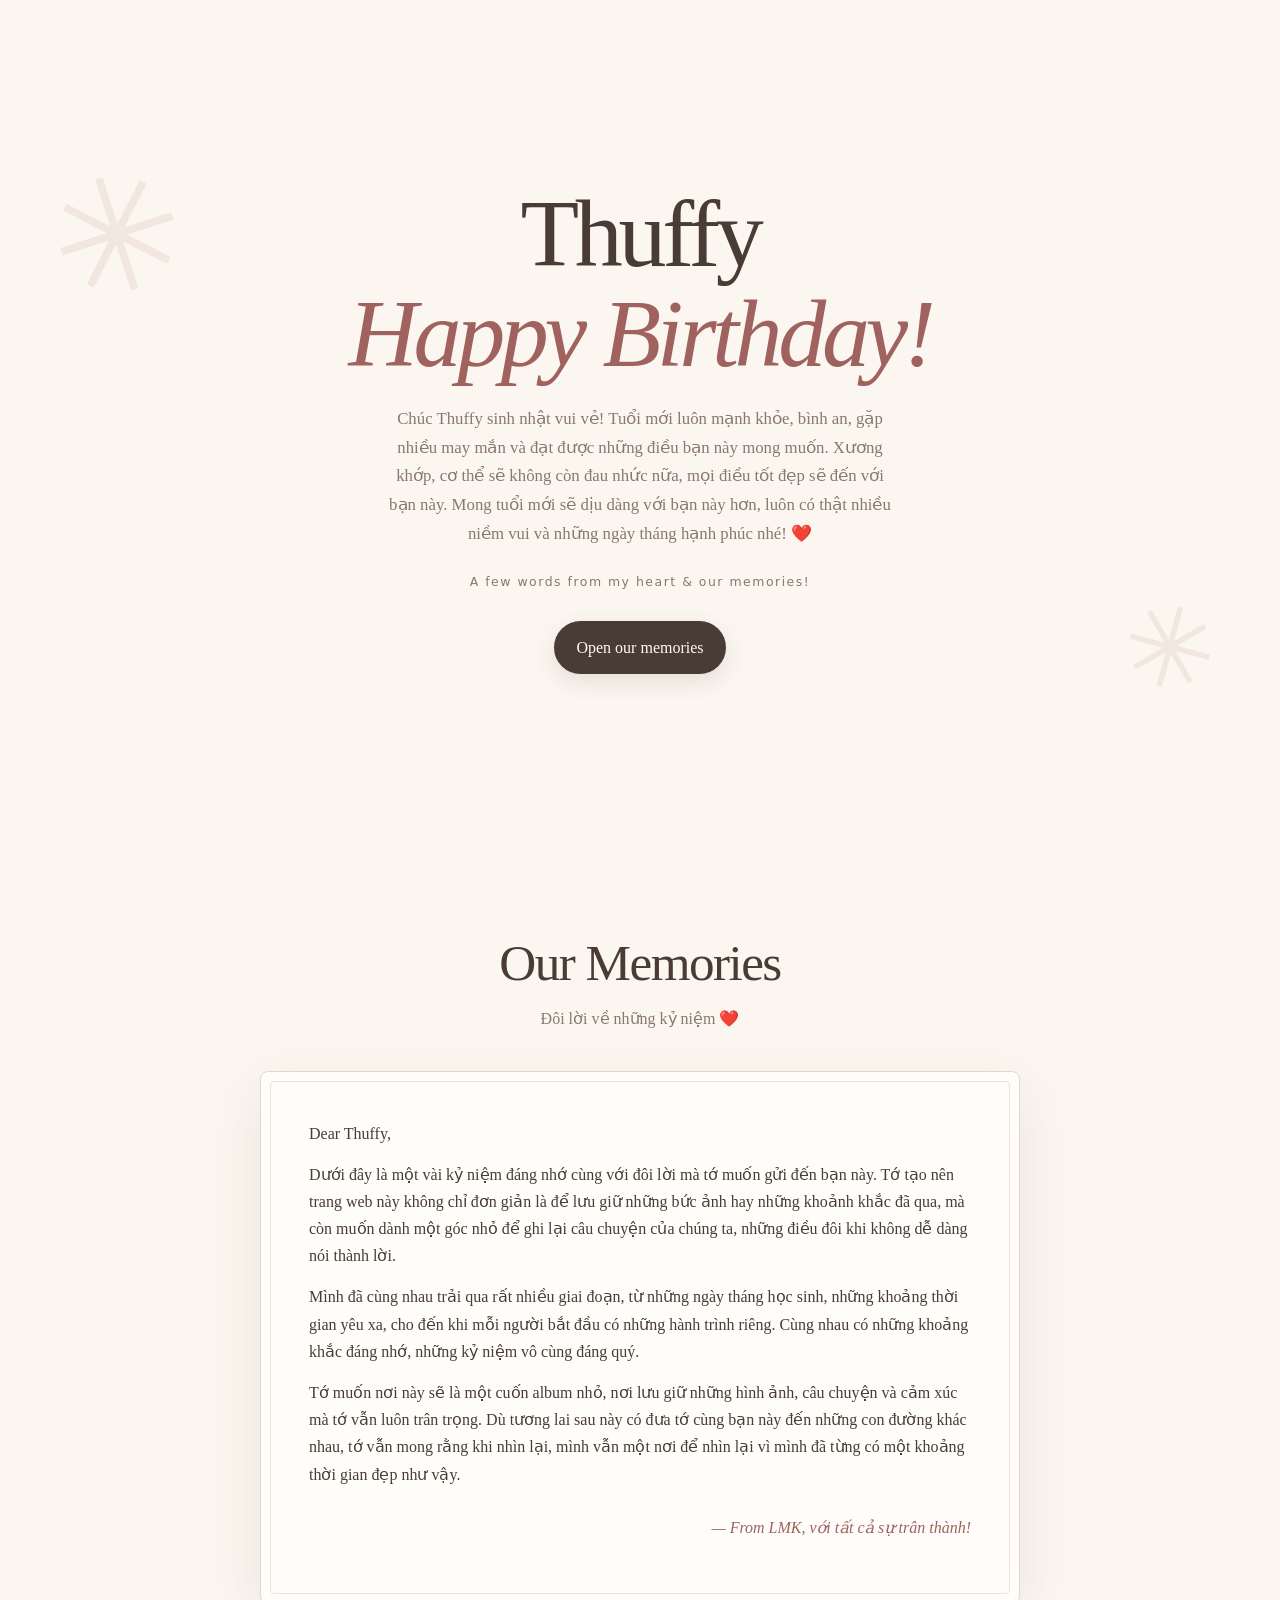
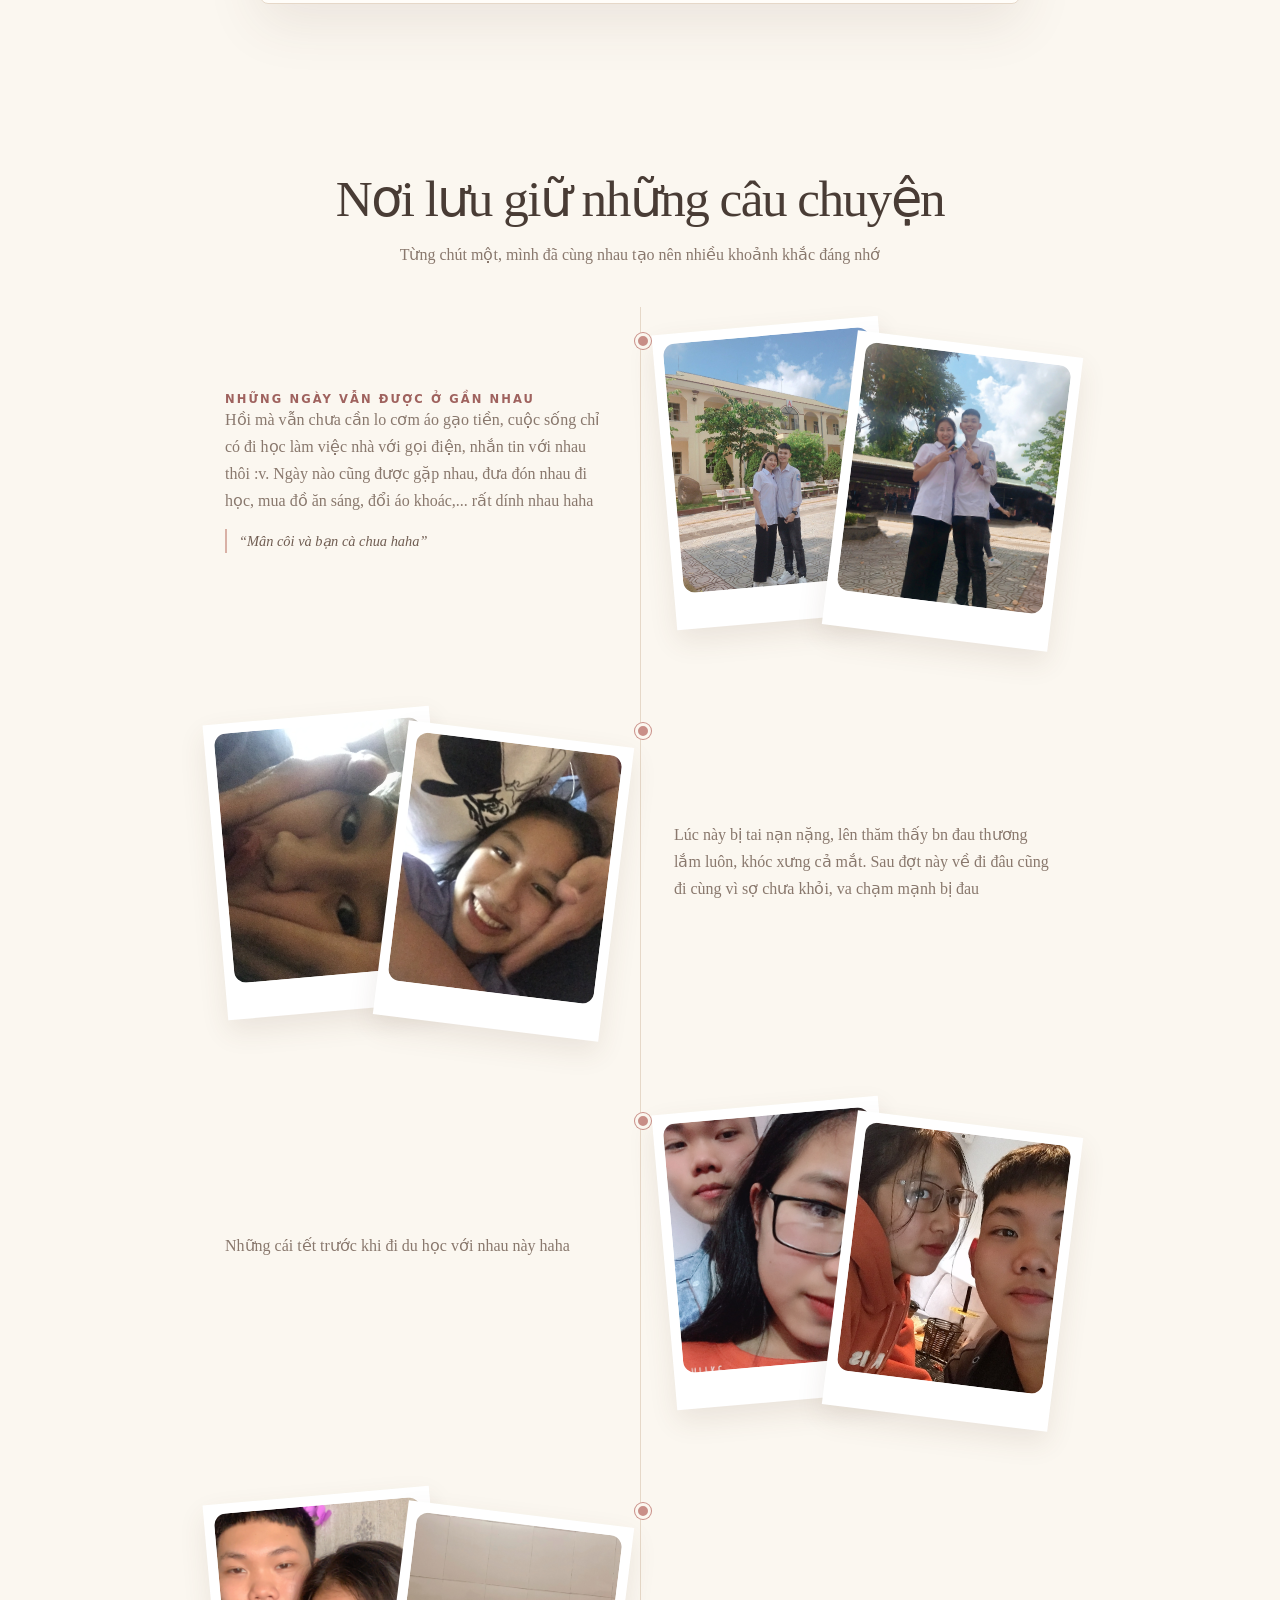
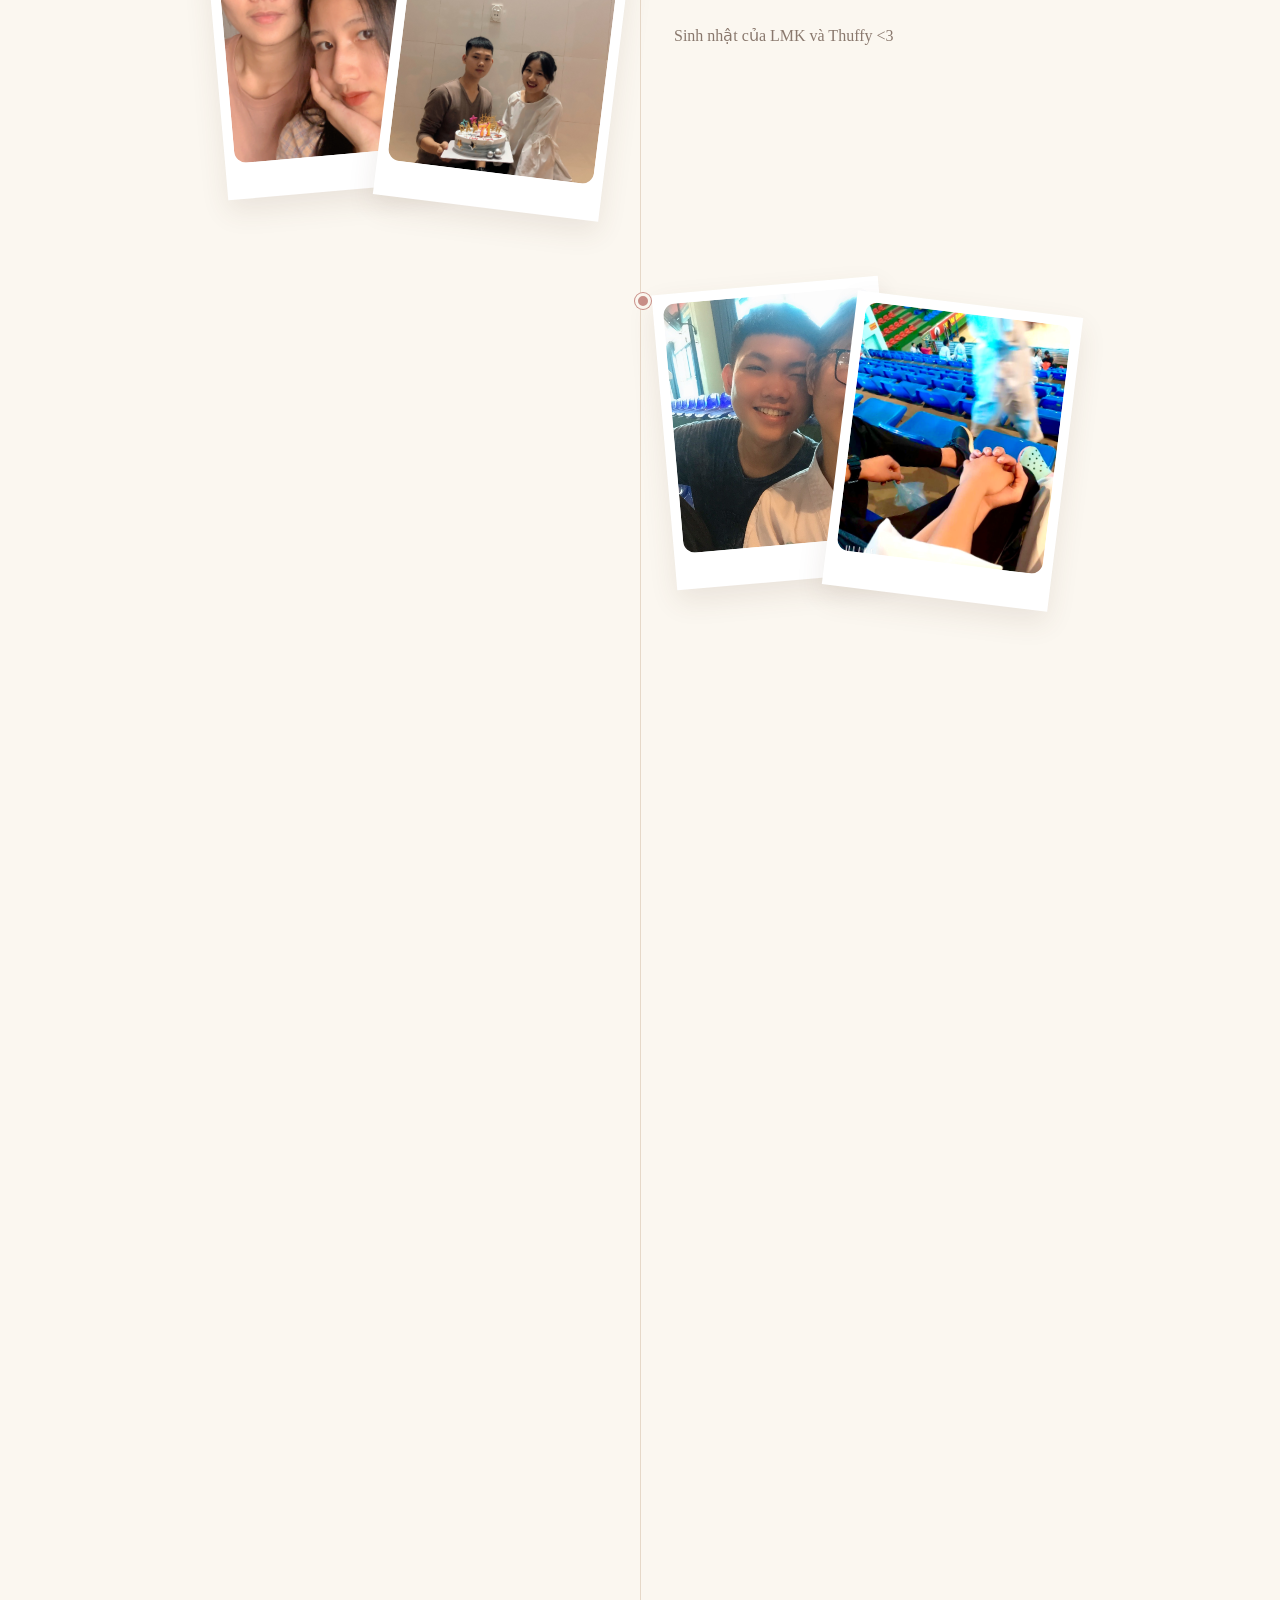
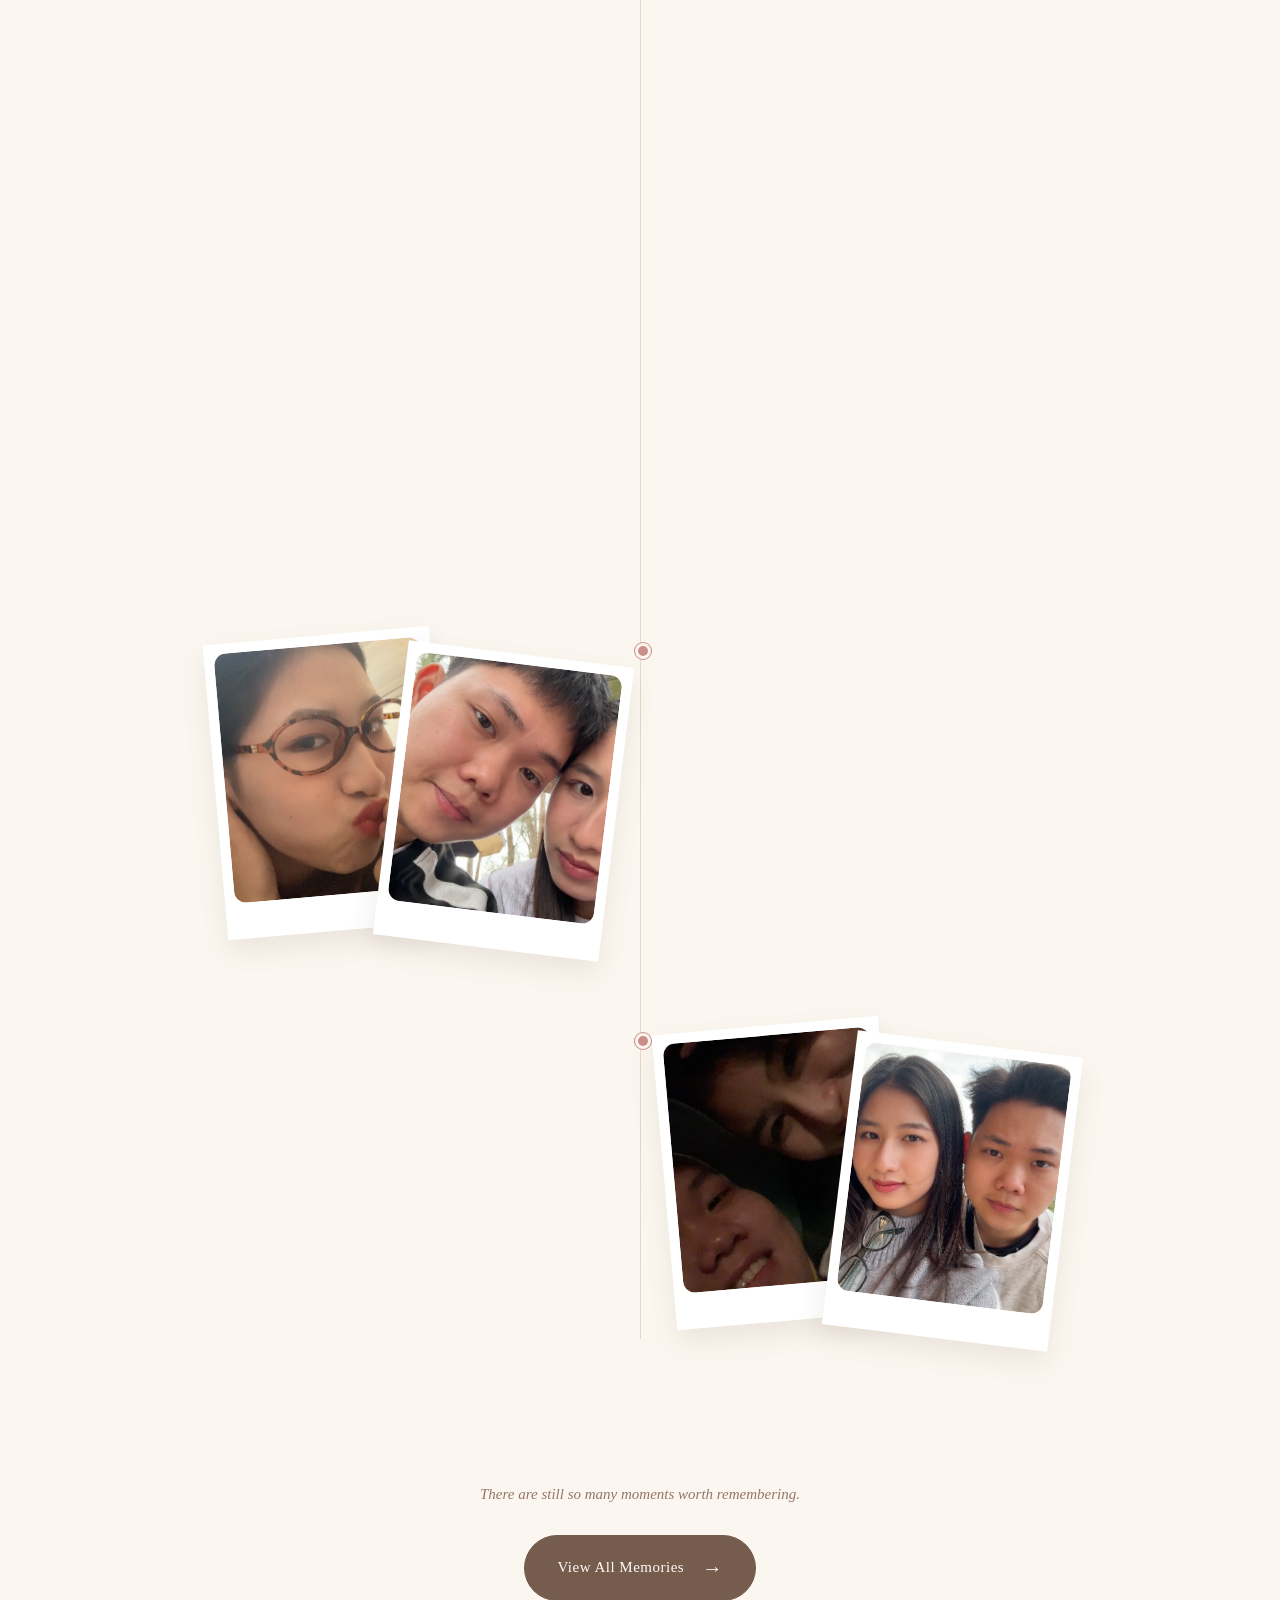
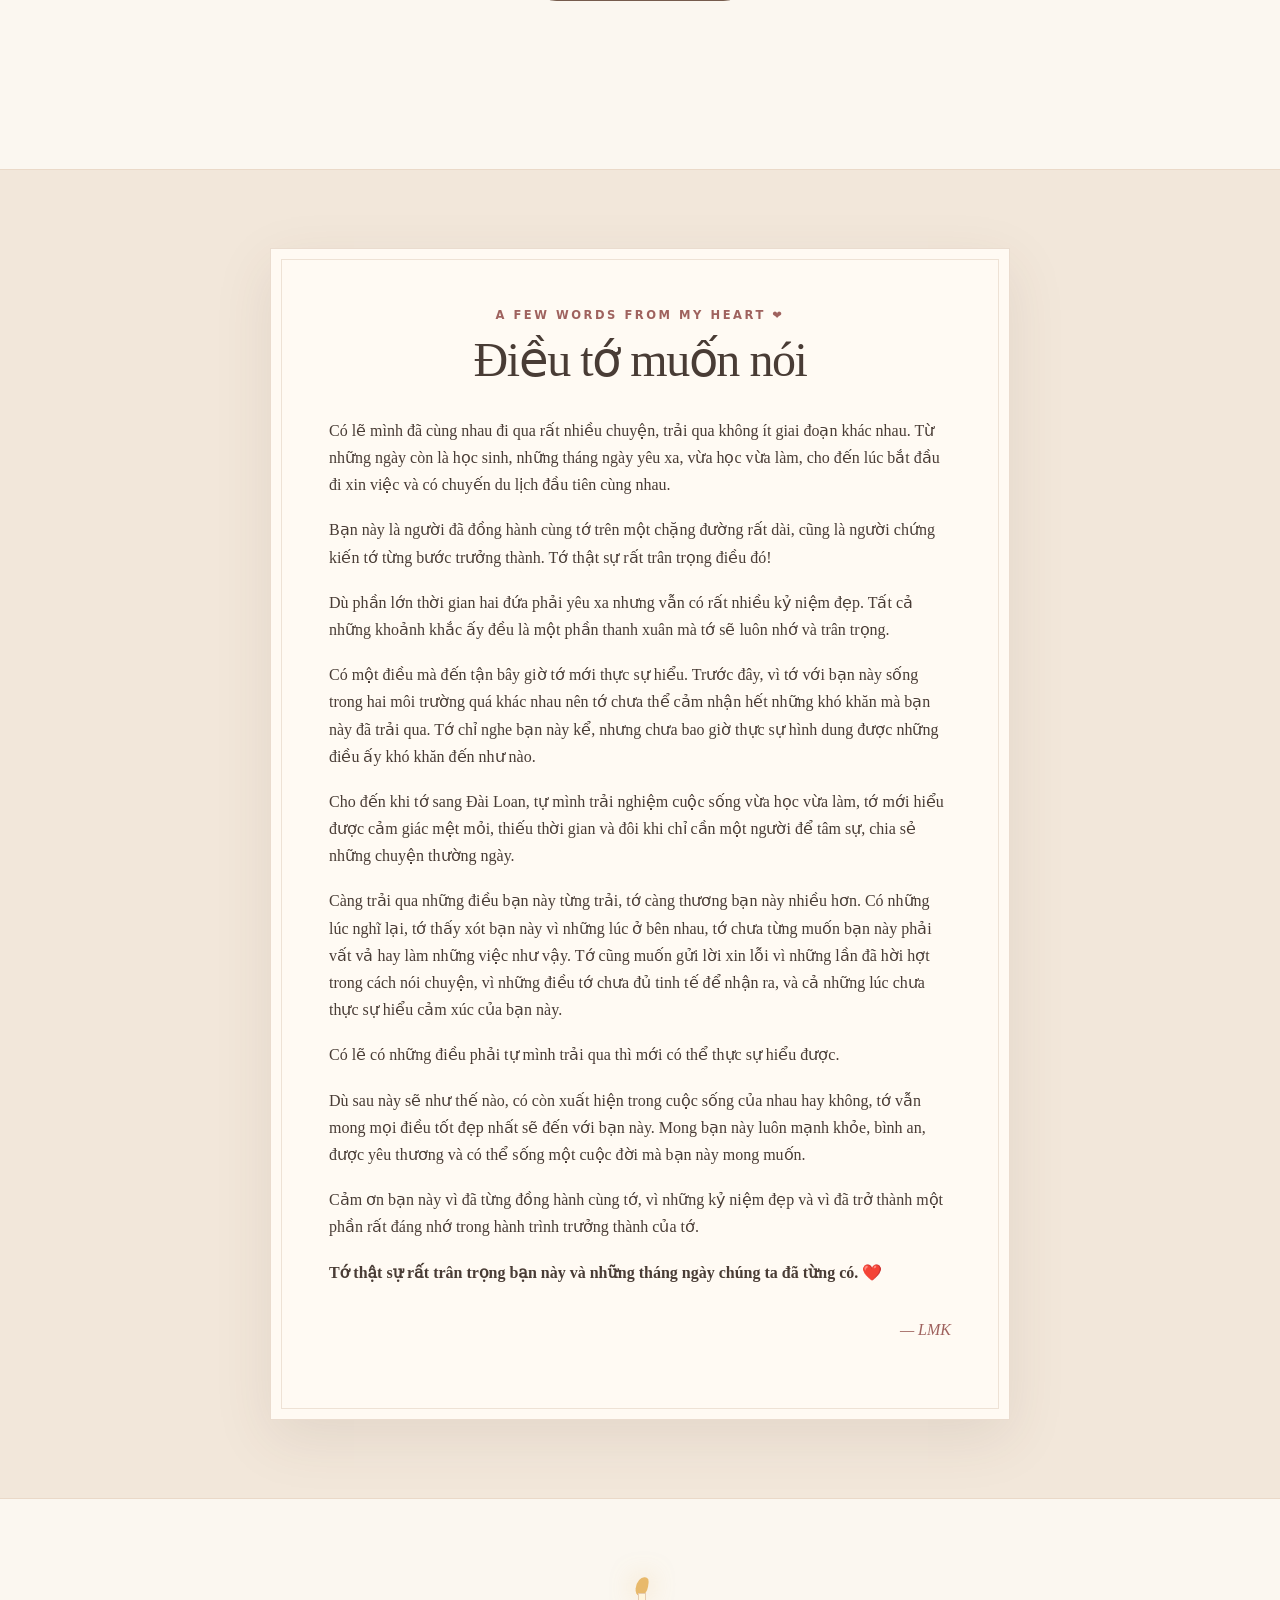
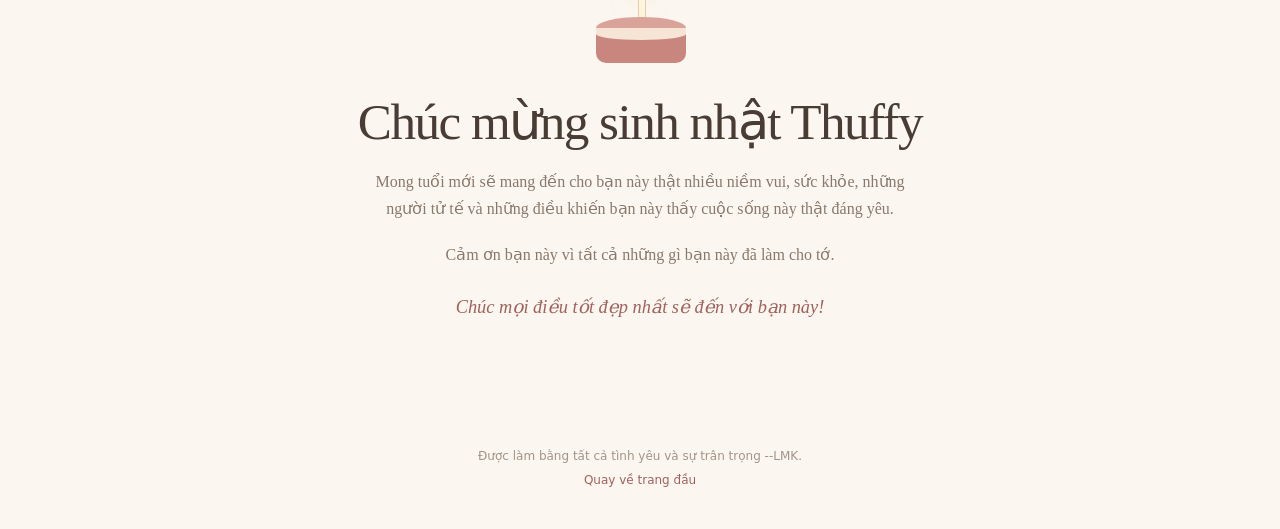
==== commit 70ef1ea4: "van chua hoan thien lam" ====
--- a/index.html
+++ b/index.html
@@ -72,13 +72,13 @@
             <div class="photo-stack">
               <div class="polaroid">
                 <div class="photo-item">
-                  <img src="/images/1f8a7e26284ef626f6dbd76c2969cf7a.JPG" alt="Kỷ niệm">
+                  <img src="./images/1f8a7e26284ef626f6dbd76c2969cf7a.JPG" alt="Kỷ niệm">
                   <small></small>
                 </div>
               </div>
               <div class="polaroid">
                 <div class="photo-item">
-                  <img src="/images/8de85b795939c945ba2c4edf5e9c3175.jpg" alt="Kỷ niệm">
+                  <img src="./images/8de85b795939c945ba2c4edf5e9c3175.jpg" alt="Kỷ niệm">
                 </div>
               </div>
             </div>
@@ -93,12 +93,12 @@
             <div class="photo-stack">
               <div class="polaroid">
                 <div class="photo-item">
-                  <img src="/images/IMG_0033.JPG" alt="Kỷ niệm">
-                </div>
-              </div>
-              <div class="polaroid">
-                <div class="photo-item">
-                  <img src="/images/IMG_0036.JPG" alt="Kỷ niệm">
+                  <img src="./images/IMG_0033.JPG" alt="Kỷ niệm">
+                </div>
+              </div>
+              <div class="polaroid">
+                <div class="photo-item">
+                  <img src="./images/IMG_0036.JPG" alt="Kỷ niệm">
                 </div>
               </div>
             </div>
@@ -110,12 +110,12 @@
             <div class="photo-stack">
               <div class="polaroid">
                 <div class="photo-item">
-                  <img src="/images/beauty_1549353888115.jpeg" alt="Kỷ niệm">
-                </div>
-              </div>
-              <div class="polaroid">
-                <div class="photo-item">
-                  <img src="/images/IMG_0653.JPG" alt="Kỷ niệm">
+                  <img src="./images/beauty_1549353888115.jpeg" alt="Kỷ niệm">
+                </div>
+              </div>
+              <div class="polaroid">
+                <div class="photo-item">
+                  <img src="./images/IMG_0653.JPG" alt="Kỷ niệm">
                 </div>
               </div>
             </div>
@@ -127,67 +127,167 @@
             <div class="photo-stack">
               <div class="polaroid">
                 <div class="photo-item">
-                  <img src="/images/6AF2C493-2EFB-43AF-8910-05A6737C1293.jpg" alt="Kỷ niệm">
-                </div>
-              </div>
-              <div class="polaroid">
-                <div class="photo-item">
-                  <img src="/images/SNThuffy.jpg" alt="Kỷ niệm">
-                </div>
-              </div>
-            </div>
-          </article>
-          <article class="year-row fade">
-            <div class="year-copy">
-              <p>Chuẩn bị xa nhau này, chụp ảnh kỉ niệm, đưa bn đi khám dưới Thụy Điển </p>
-            </div>
-            <div class="photo-stack">
-              <div class="polaroid">
-                <div class="photo-item">
-                  <img src="/images/DIKHAM.jpg" alt="Kỷ niệm">
-                </div>
-              </div>
-              <div class="polaroid">
-                <div class="photo-item">
-                  <img src="/images/AnhKiNiem.jpg" alt="Kỷ niệm">
-                </div>
-              </div>
-            </div>
-          </article>
-
-          <article class="year-row fade">
-            <div class="year-copy">
-              <div class="year">Bắt đầu nhưng ngày xa nhau</div>
-              <p>Thời điểm này buồn lắm, đang dính nhau và tự nhiên lại phải xa nhau</p>
-            </div>
-            <div class="photo-stack">
-              <div class="polaroid">
-                <div class="photo-item">
-                  <img src="/images/ThuffyCBDX.HEIC" alt="Kỷ niệm">
-                </div>
-              </div>
-              <div class="polaroid">
-                <div class="photo-placeholder">Tấm ảnh cuối cùng</div><small>một lời cảm ơn</small>
-              </div>
-            </div>
-          </article>
-        </div>
-        <p class="upload-tip">Gợi ý: không nhất thiết phải có đủ ảnh cho mọi năm. Chọn những tấm ảnh có ý nghĩa nhất sẽ
-          chân thành hơn một bộ sưu tập quá dài.</p>
-      </div>
-
+                  <img src="./images/6AF2C493-2EFB-43AF-8910-05A6737C1293.jpg" alt="Kỷ niệm">
+                </div>
+              </div>
+              <div class="polaroid">
+                <div class="photo-item">
+                  <img src="./images/SNThuffy.jpg" alt="Kỷ niệm">
+                </div>
+              </div>
+            </div>
+          </article>
+
+          <article class="year-row fade">
+            <div class="year-copy">
+            </div>
+            <div class="photo-stack">
+              <div class="polaroid">
+                <div class="photo-item">
+                  <div class="photo-item">
+                    <img src="./images/1-0.JPG" alt="Kỷ niệm">
+                  </div>
+                </div>
+              </div>
+              <div class="polaroid">
+                <div class="photo-item">
+                  <img src="./images/1-1.jpg" alt="Kỷ niệm">
+                </div>
+              </div>
+            </div>
+          </article>
+
+
+          <article class="year-row fade">
+            <div class="year-copy">
+            </div>
+            <div class="photo-stack">
+              <div class="polaroid">
+                <div class="photo-item">
+                  <div class="photo-item">
+                    <img src="./images/2-0.JPG" alt="Kỷ niệm">
+                  </div>
+                </div>
+              </div>
+              <div class="polaroid">
+                <div class="photo-item">
+                  <img src="./images/9-0.JPG" alt="Kỷ niệm">
+                </div>
+              </div>
+            </div>
+          </article>
+
+          <article class="year-row fade">
+            <div class="year-copy">
+            </div>
+            <div class="photo-stack">
+              <div class="polaroid">
+                <div class="photo-item">
+                  <div class="photo-item">
+                    <img src="./images/3-0.jpg" alt="Kỷ niệm">
+                  </div>
+                </div>
+              </div>
+              <div class="polaroid">
+                <div class="photo-item">
+                  <img src="./images/3-1.JPG" alt="Kỷ niệm">
+                </div>
+              </div>
+            </div>
+          </article>
+
+          <article class="year-row fade">
+            <div class="year-copy">
+            </div>
+            <div class="photo-stack">
+              <div class="polaroid">
+                <div class="photo-item">
+                  <div class="photo-item">
+                    <img src="./images/4-0.JPG" alt="Kỷ niệm">
+                  </div>
+                </div>
+              </div>
+              <div class="polaroid">
+                <div class="photo-item">
+                  <img src="./images/4-1.JPG" alt="Kỷ niệm">
+                </div>
+              </div>
+            </div>
+          </article>
+
+          <article class="year-row fade">
+            <div class="year-copy">
+            </div>
+            <div class="photo-stack">
+              <div class="polaroid">
+                <div class="photo-item">
+                  <div class="photo-item">
+                    <img src="./images/11-0.PNG" alt="Kỷ niệm">
+                  </div>
+                </div>
+              </div>
+              <div class="polaroid">
+                <div class="photo-item">
+                  <img src="./images/11-1.PNG" alt="Kỷ niệm">
+                </div>
+              </div>
+            </div>
+          </article>
+
+          <article class="year-row fade">
+            <div class="year-copy">
+            </div>
+            <div class="photo-stack">
+              <div class="polaroid">
+                <div class="photo-item">
+                  <div class="photo-item">
+                    <img src="./images/12.PNG" alt="Kỷ niệm">
+                  </div>
+                </div>
+              </div>
+              <div class="polaroid">
+                <div class="photo-item">
+                  <img src="./images/12-1.PNG" alt="Kỷ niệm">
+                </div>
+              </div>
+            </div>
+          </article>
+
+          <article class="year-row fade">
+            <div class="year-copy">
+            </div>
+            <div class="photo-stack">
+              <div class="polaroid">
+                <div class="photo-item">
+                  <div class="photo-item">
+                    <img src="./images/10.png" alt="Kỷ niệm">
+                  </div>
+                </div>
+              </div>
+              <div class="polaroid">
+                <div class="photo-item">
+                  <img src="./images/10-1.PNG" alt="Kỷ niệm">
+                </div>
+              </div>
+            </div>
+          </article>
+
+        </div>
+      </div>
+
+      <div class="all-memories">
+        <p class="memories-subtitle">
+          There are still so many moments worth remembering.
+        </p>
+
+        <a href="album.html" class="album-button">
+          <span>View All Memories</span>
+          <span class="arrow">→</span>
+        </a>
+      </div>
     </section>
 
-    <section class="all-memories">
-      <p class="memories-subtitle">
-        There are still so many moments worth remembering.
-      </p>
-
-      <a href="album.html" class="album-button">
-        <span>View All Memories</span>
-        <span class="arrow">→</span>
-      </a>
-    </section>
+
 
     <section class="letter-section" id="letter">
       <div class="wrap">
@@ -200,25 +300,24 @@
               còn là học sinh, những tháng ngày yêu xa, vừa học vừa làm, cho đến lúc bắt đầu đi xin việc và có chuyến du
               lịch đầu tiên cùng nhau.</p>
 
-            <p>Nhìn lại, bạn này là người đã đồng hành cùng tớ trên một chặng đường rất dài, cũng là người chứng kiến tớ
+            <p>Bạn này là người đã đồng hành cùng tớ trên một chặng đường rất dài, cũng là người chứng kiến tớ
               từng bước trưởng thành. Tớ thật sự rất trân trọng điều đó!</p>
 
-            <p>Dù phần lớn thời gian chúng ta phải yêu xa, nhưng mình vẫn có rất nhiều kỷ niệm đẹp. Tất cả những khoảnh
+            <p>Dù phần lớn thời gian hai đứa phải yêu xa nhưng vẫn có rất nhiều kỷ niệm đẹp. Tất cả những khoảnh
               khắc ấy đều là một phần thanh xuân mà tớ sẽ luôn nhớ và trân trọng.</p>
 
             <p>Có một điều mà đến tận bây giờ tớ mới thực sự hiểu. Trước đây, vì tớ với bạn này sống trong hai môi
               trường quá khác nhau nên tớ chưa thể cảm nhận hết những khó khăn mà bạn này đã trải qua. Tớ chỉ nghe bạn
-              này kể, nhưng chưa bao giờ thực sự hình dung được những điều ấy khó khăn đến mức nào.</p>
+              này kể, nhưng chưa bao giờ thực sự hình dung được những điều ấy khó khăn đến như nào.</p>
 
             <p>Cho đến khi tớ sang Đài Loan, tự mình trải nghiệm cuộc sống vừa học vừa làm, tớ mới hiểu được cảm giác
-              mệt mỏi, thiếu thời gian và đôi khi chỉ cần một người để tâm sự, chia sẻ những chuyện thường ngày cũng khó
-              khăn đến thế nào.</p>
-
-            <p>Càng hiểu, tớ càng thương bạn này nhiều hơn. Có những lúc nghĩ lại, tớ thấy xót bạn này vì trước đây khi
-              còn ở
-              bên nhau, tớ chưa từng muốn bạn này phải vất vả hay làm những việc như vậy. Tớ cũng muốn gửi lời xin lỗi
+              mệt mỏi, thiếu thời gian và đôi khi chỉ cần một người để tâm sự, chia sẻ những chuyện thường ngày.</p>
+
+            <p>Càng trải qua những điều bạn này từng trải, tớ càng thương bạn này nhiều hơn. Có những lúc nghĩ lại, tớ
+              thấy xót bạn này vì những lúc ở bên nhau, tớ chưa từng muốn bạn này phải vất vả hay làm những việc như
+              vậy. Tớ cũng muốn gửi lời xin lỗi
               vì những lần đã hời hợt trong cách nói chuyện, vì những điều tớ chưa đủ tinh tế để nhận ra, và cả những
-              lúc chưa thực sự thấu hiểu cảm xúc của bạn này.</p>
+              lúc chưa thực sự hiểu cảm xúc của bạn này.</p>
 
             <p>Có lẽ có những điều phải tự mình trải qua thì mới có thể thực sự hiểu được.</p>
 
@@ -231,7 +330,7 @@
 
             <p><strong>Tớ thật sự rất trân trọng bạn này và những tháng ngày chúng ta đã từng có. ❤️</strong></p>
 
-            <p class="sign">Chúc mọi điều tốt đẹp nhất sẽ đến với bạn này,<br>— LMK</p>
+            <p class="sign">— LMK</p>
           </div>
         </div>
       </div>
@@ -245,17 +344,17 @@
           <div class="cake-top"></div>
           <div class="cake-body"></div>
         </div>
-        <div class="eyebrow">trang cuối · nhưng không phải lời kết của cuộc đời</div>
-        <h2>Chúc mừng sinh nhật, cậu nhé. ♡</h2>
-        <p>Mong tuổi mới sẽ mang đến cho cậu thật nhiều niềm vui, sức khỏe, những người tử tế và những điều khiến cậu
+        <h2>Chúc mừng sinh nhật Thuffy</h2>
+        <p>Mong tuổi mới sẽ mang đến cho bạn này thật nhiều niềm vui, sức khỏe, những người tử tế và những điều khiến
+          bạn này
           thấy cuộc sống này thật đáng yêu.</p>
-        <p>Cảm ơn cậu vì đã từng là một phần rất đặc biệt trong hành trình của tớ.</p>
-        <p class="closing-line">Mong cậu hạnh phúc — theo cách mà cậu mong muốn.</p>
+        <p>Cảm ơn bạn này vì tất cả những gì bạn này đã làm cho tớ.</p>
+        <p class="closing-line">Chúc mọi điều tốt đẹp nhất sẽ đến với bạn này!</p>
       </div>
     </section>
   </main>
   <footer>
-    Được làm bằng sự trân trọng, dành cho một câu chuyện đã từng rất đẹp.
+    Được làm bằng tất cả tình yêu và sự trân trọng --LMK.
     <br><a class="back-top" href="#top">Quay về trang đầu</a>
   </footer>
   <script>
@@ -269,7 +368,26 @@
       });
     }, { threshold: 0.12 });
     document.querySelectorAll('.fade:not(.visible)').forEach(el => observer.observe(el));
-
+    const videos = document.querySelectorAll(".memory-video");
+
+    const observerVideo = new IntersectionObserver((entries) => {
+      entries.forEach(entry => {
+        const video = entry.target;
+
+        if (entry.isIntersecting) {
+          video.play().catch(() => { });
+        } else {
+          video.pause();
+          video.currentTime = 0;
+        }
+      });
+    }, {
+      threshold: 0.5
+    });
+
+    videos.forEach(video => {
+      observer.observe(video);
+    });
     function openFullAlbum() {
       window.location.href = "album.html";
     }
